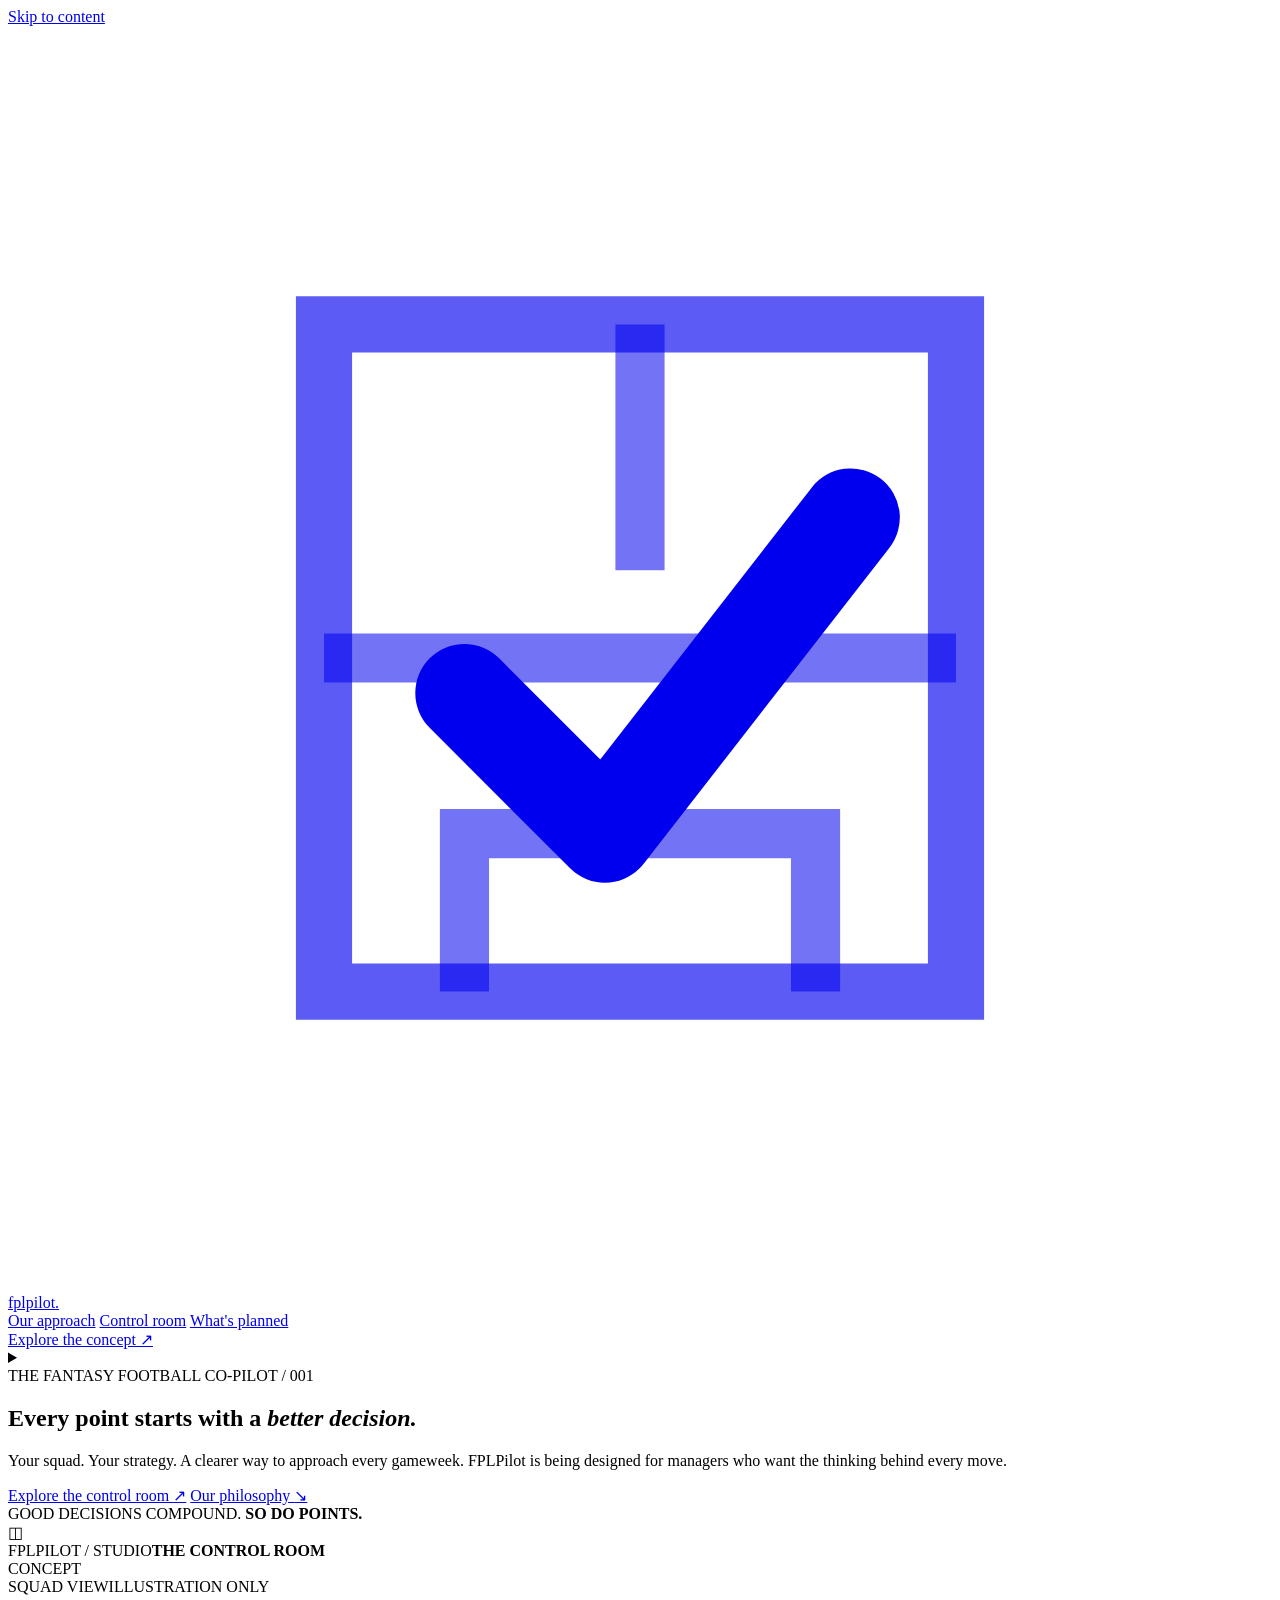
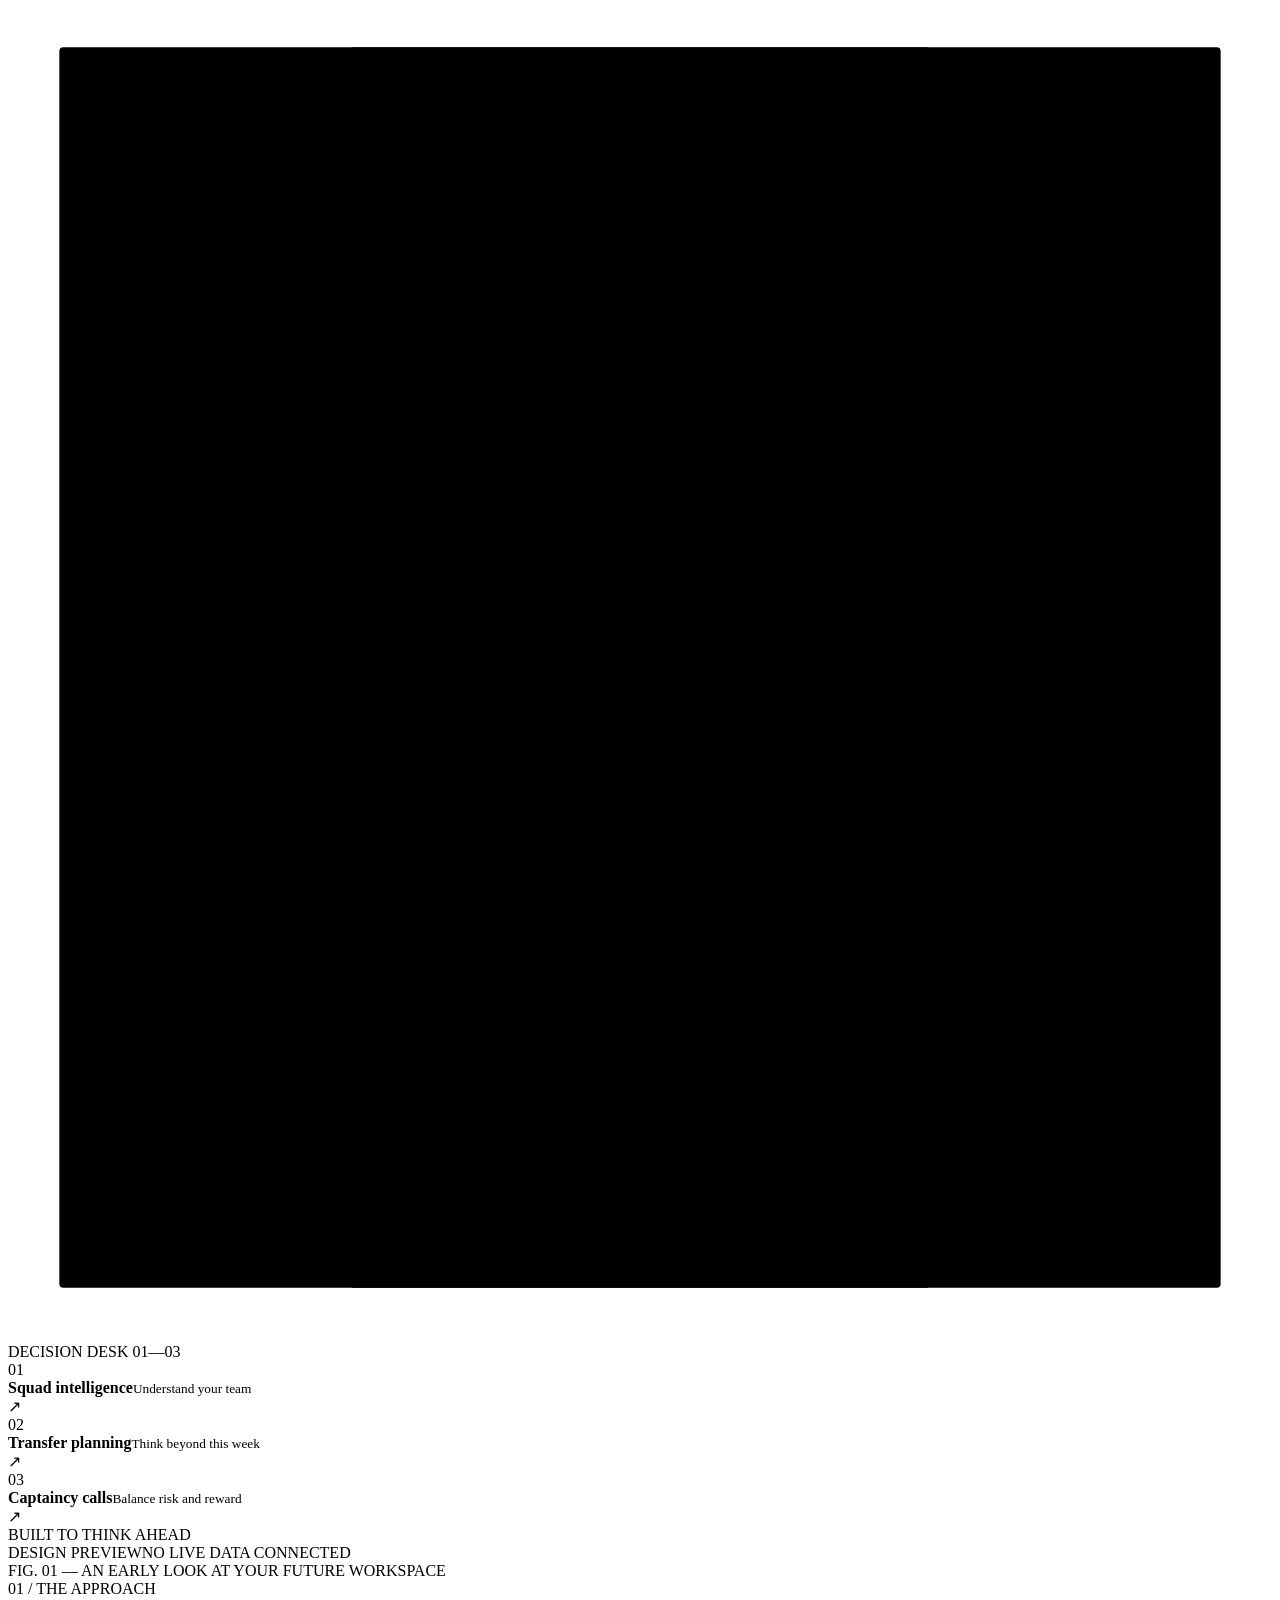
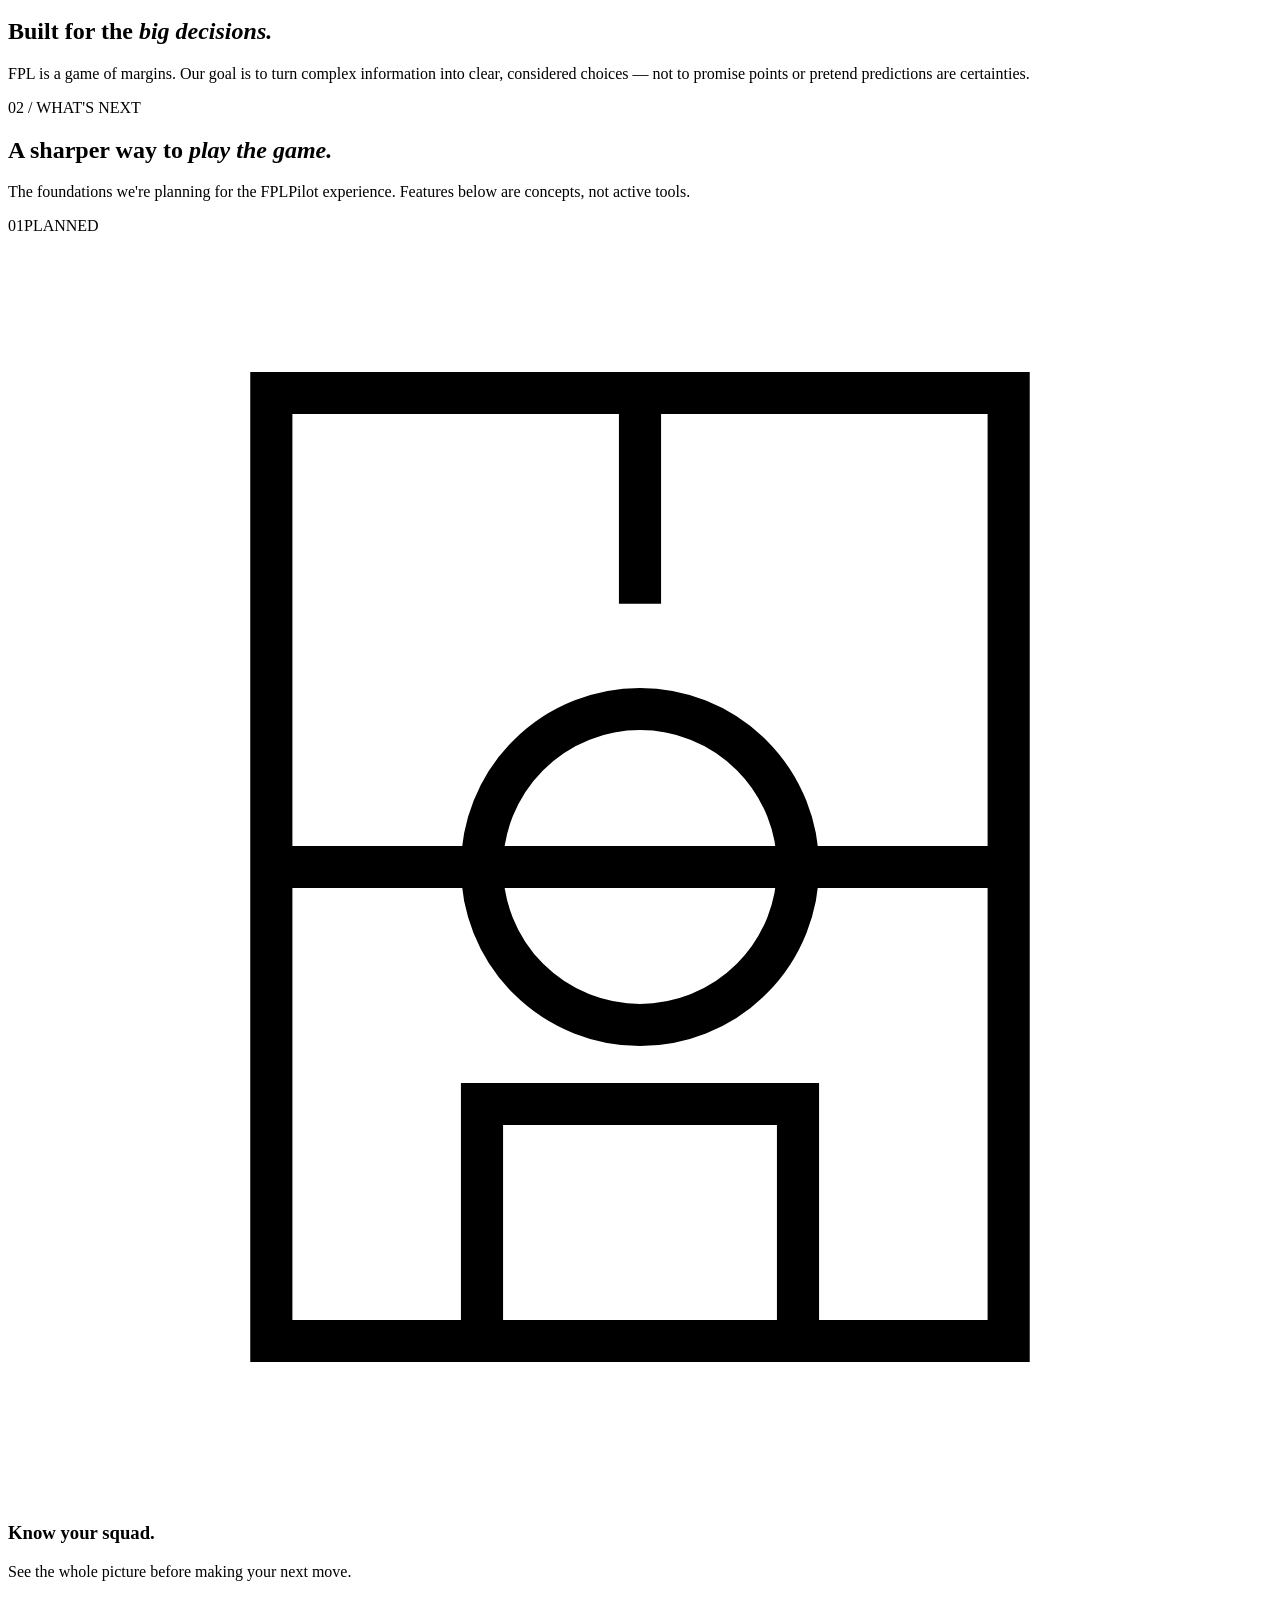
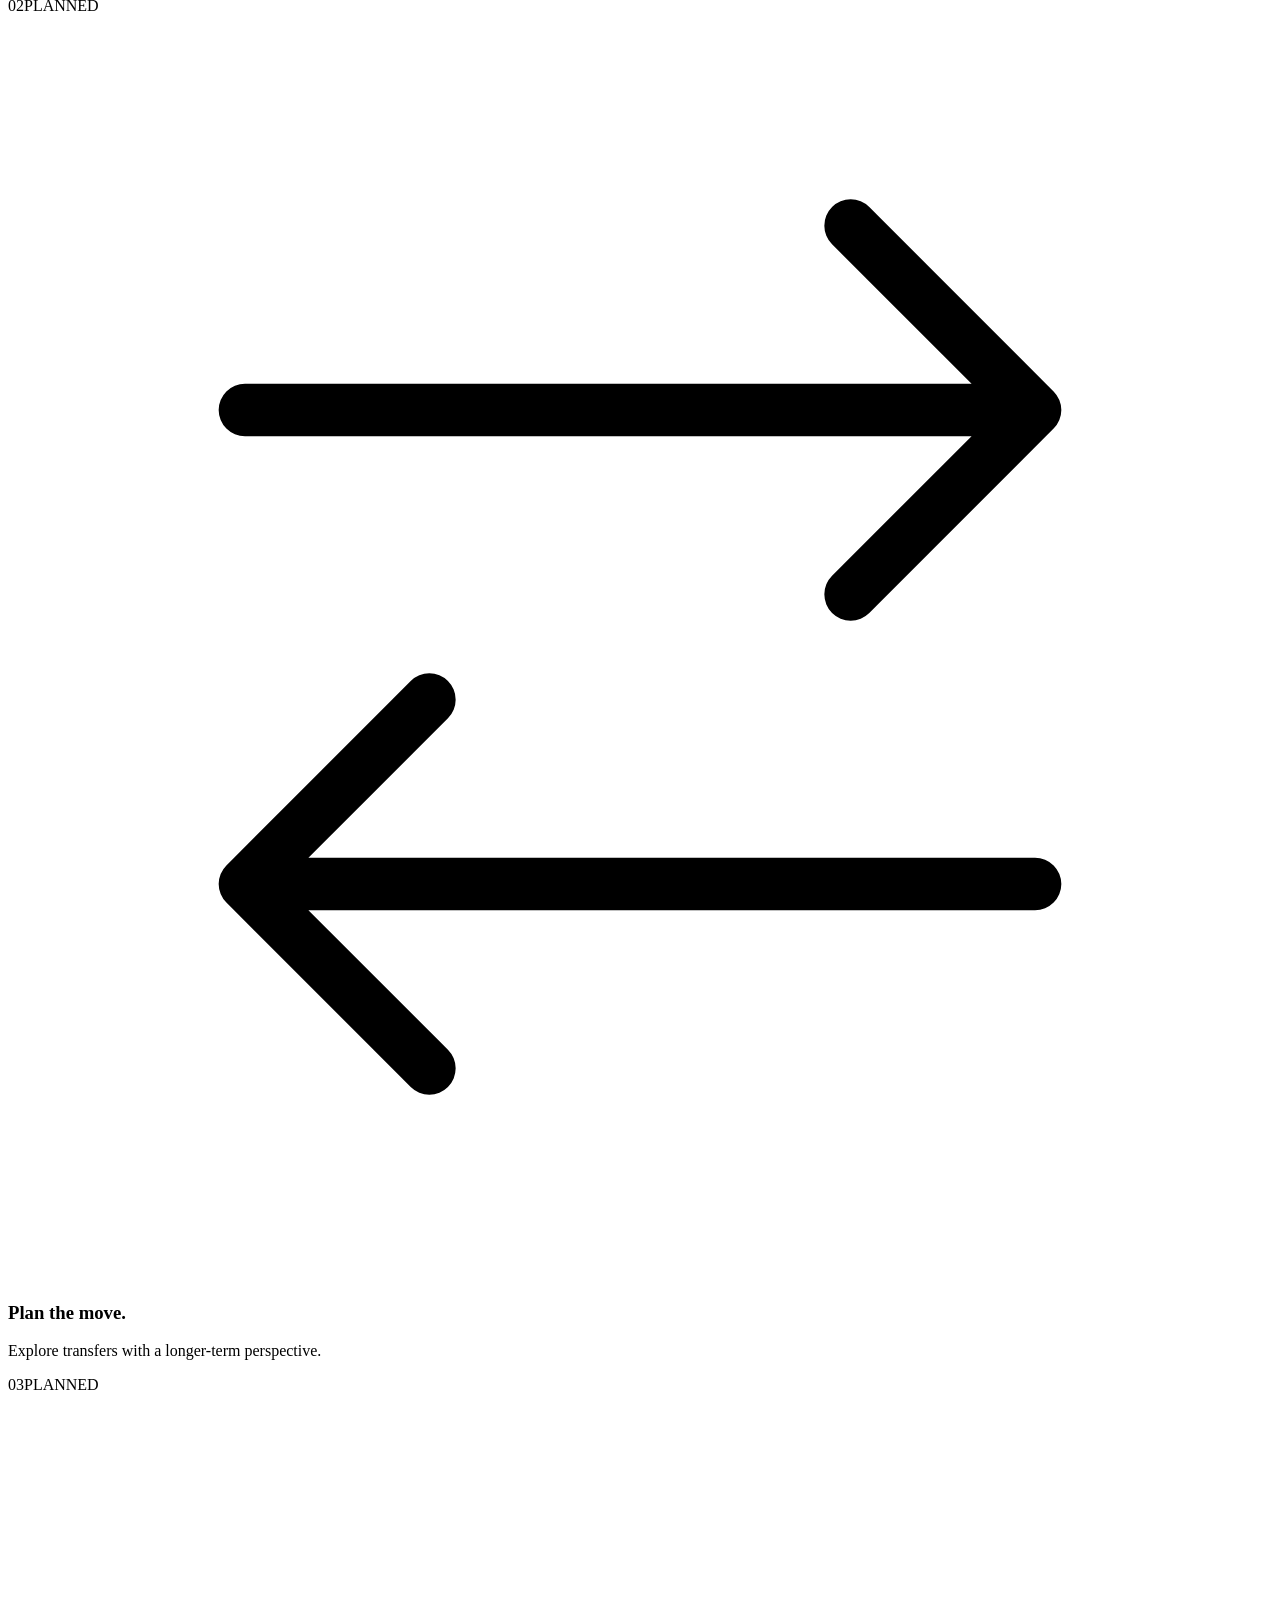
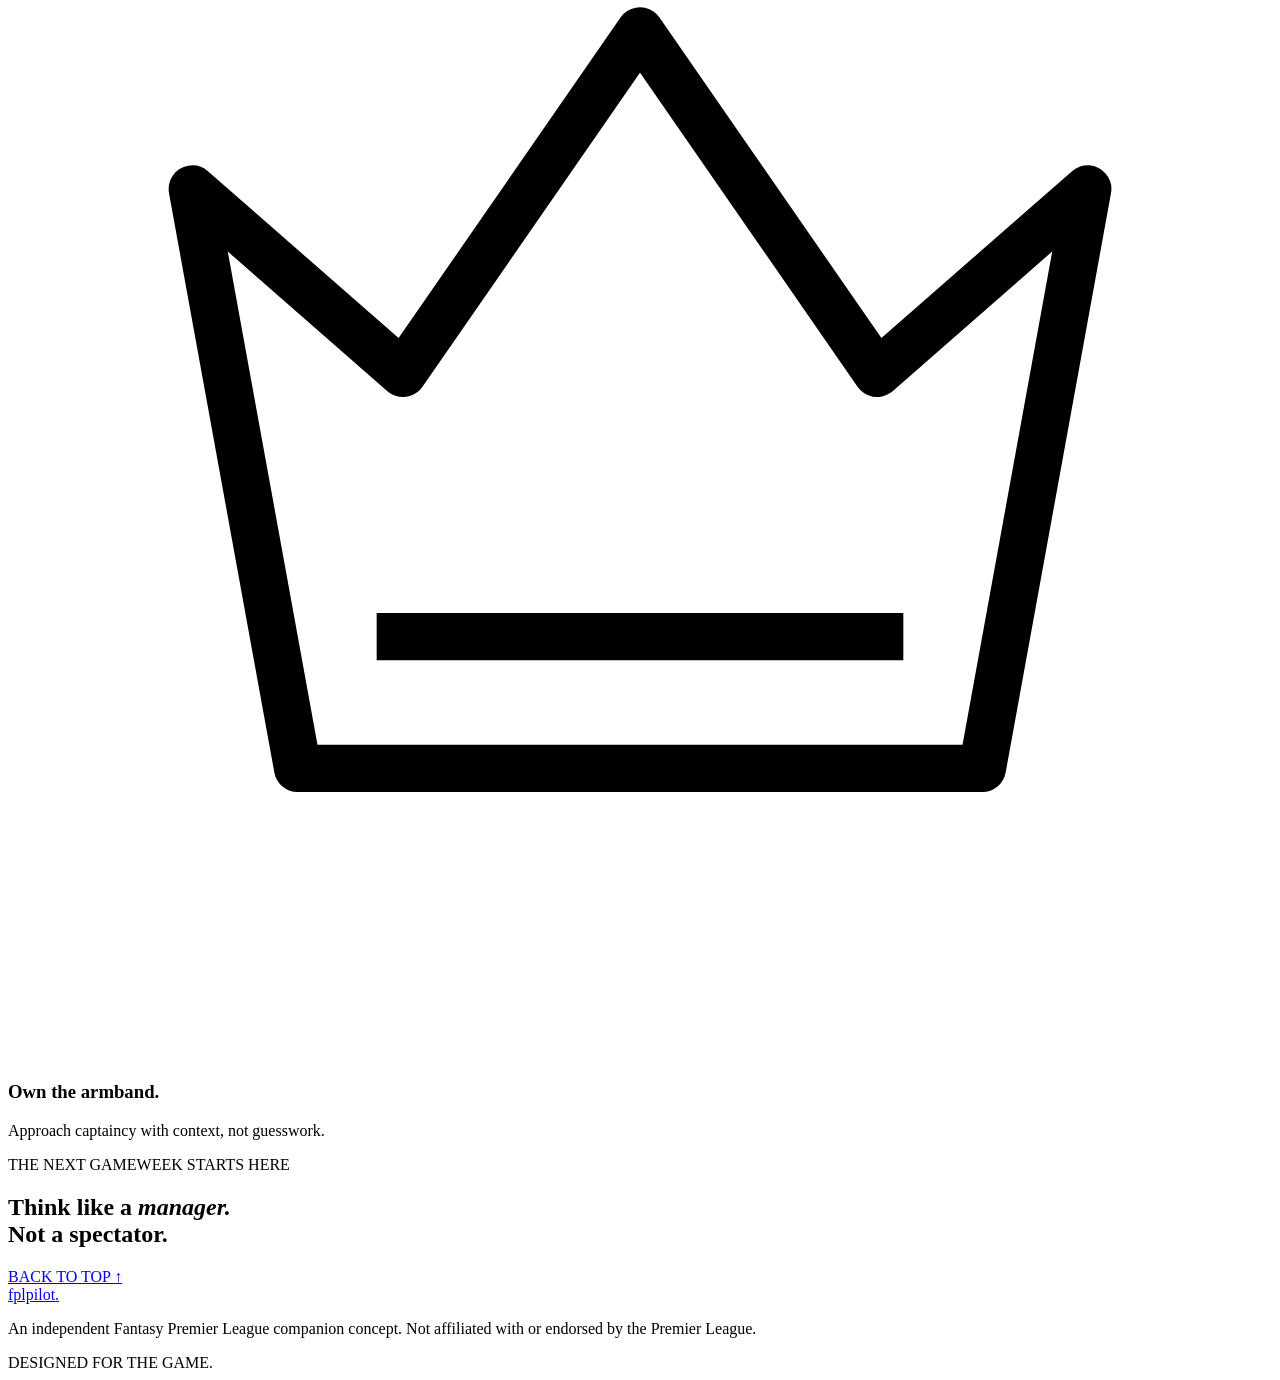
==== index.html @ 1a53b6be "feat: add Matchday Studio homepage structure" ====
<!doctype html>
<html lang="en">
<head>
  <meta charset="utf-8">
  <meta name="viewport" content="width=device-width, initial-scale=1, viewport-fit=cover">
  <meta name="theme-color" content="#101820">
  <meta name="description" content="FPLPilot — a thoughtfully designed home for smarter Fantasy Premier League decisions. Discover the future of your gameweek control room.">
  <title>FPLPilot — Every Point Starts With a Better Decision</title>
  <link rel="icon" href="favicon.svg" type="image/svg+xml">
  <link rel="stylesheet" href="styles.css">
</head>
<body>
  <a class="skip-link" href="#main">Skip to content</a>
  <div class="site-shell" id="top">
    <header class="site-header">
      <div class="container header-inner">
        <a class="brand" href="#top" aria-label="FPLPilot — back to top">
          <span class="brand-mark" aria-hidden="true">
            <svg viewBox="0 0 36 36" fill="none" focusable="false">
              <path d="M9 8.5h18v19H9z" stroke="currentColor" stroke-width="1.6" opacity=".64"/>
              <path d="M9 18h18M18 8.5v7M13 27.5v-4.5h10v4.5" stroke="currentColor" stroke-width="1.4" opacity=".55"/>
              <path d="m13 19 4 4 7-9" stroke="currentColor" stroke-width="2.8" stroke-linecap="round" stroke-linejoin="round"/>
            </svg>
          </span>
          <span class="brand-word">fplpilot<span class="brand-period">.</span></span>
        </a>

        <nav class="desktop-nav" aria-label="Main navigation">
          <a href="#about">Our approach</a>
          <a href="#workspace">Control room</a>
          <a href="#roadmap">What's planned</a>
        </nav>
        <a class="header-link" href="#workspace">Explore the concept <span aria-hidden="true">↗</span></a>

        <details class="mobile-nav">
          <summary aria-label="Open navigation menu">
            <span class="menu-lines" aria-hidden="true"><span></span><span></span></span>
          </summary>
          <nav class="mobile-nav-panel" aria-label="Mobile navigation">
            <a href="#about">Our approach</a>
            <a href="#workspace">Control room</a>
            <a href="#roadmap">What's planned</a>
          </nav>
        </details>
      </div>
    </header>

    <main id="main">
      <section class="hero container" aria-labelledby="hero-title">
        <div class="hero-copy">
          <div class="eyebrow"><span class="signal-dot" aria-hidden="true"></span> THE FANTASY FOOTBALL CO-PILOT <span class="eyebrow-index">/ 001</span></div>
          <h1 id="hero-title">Every point starts with a <em>better decision<span class="heading-stop">.</span></em></h1>
          <p class="hero-description">Your squad. Your strategy. A clearer way to approach every gameweek. FPLPilot is being designed for managers who want the thinking behind every move.</p>
          <div class="hero-actions">
            <a class="button button-primary" href="#workspace">Explore the control room <span aria-hidden="true">↗</span></a>
            <a class="text-link" href="#about">Our philosophy <span aria-hidden="true">↘</span></a>
          </div>
          <div class="hero-footnote"><span class="hero-footnote-line" aria-hidden="true"></span><span>GOOD DECISIONS COMPOUND. <strong>SO DO POINTS.</strong></span></div>
        </div>

        <div class="hero-visual" id="workspace">
          <div class="visual-orbit orbit-one" aria-hidden="true"></div>
          <div class="visual-orbit orbit-two" aria-hidden="true"></div>
          <div class="studio-card">
            <div class="studio-topline">
              <div class="studio-title-group">
                <span class="studio-symbol" aria-hidden="true">◫</span>
                <div><span class="studio-kicker">FPLPILOT / STUDIO</span><strong>THE CONTROL ROOM</strong></div>
              </div>
              <span class="preview-tag"><span aria-hidden="true"></span> CONCEPT</span>
            </div>

            <div class="studio-content">
              <div class="pitch-panel">
                <div class="panel-heading"><span>SQUAD VIEW</span><span class="panel-subheading">ILLUSTRATION ONLY</span></div>
                <div class="pitch" aria-label="Abstract football pitch showing placeholder player positions">
                  <svg class="pitch-lines" viewBox="0 0 320 340" preserveAspectRatio="none" aria-hidden="true" focusable="false">
                    <rect x="13" y="13" width="294" height="314" rx="1" />
                    <path d="M13 170h294" />
                    <circle cx="160" cy="170" r="48"/>
                    <circle cx="160" cy="170" r="2" fill="currentColor" stroke="none"/>
                    <path d="M87 13v55h146V13M120 13v24h80V13M87 327v-55h146v55M120 327v-24h80v24"/>
                    <path d="M127 68a44 44 0 0 0 66 0M127 272a44 44 0 0 1 66 0"/>
                  </svg>
                  <div class="formation" aria-hidden="true">
                    <div class="formation-row"><i></i><i></i><i></i></div>
                    <div class="formation-row"><i></i><i></i><i></i></div>
                    <div class="formation-row"><i></i><i></i><i></i><i></i></div>
                    <div class="formation-row goalkeeper"><i></i></div>
                  </div>
                </div>
              </div>
              <div class="decision-panel">
                <span class="panel-heading">DECISION DESK <span>01—03</span></span>
                <div class="decision-item"><span class="decision-number">01</span><div><strong>Squad intelligence</strong><small>Understand your team</small></div><span class="decision-arrow" aria-hidden="true">↗</span></div>
                <div class="decision-item"><span class="decision-number">02</span><div><strong>Transfer planning</strong><small>Think beyond this week</small></div><span class="decision-arrow" aria-hidden="true">↗</span></div>
                <div class="decision-item"><span class="decision-number">03</span><div><strong>Captaincy calls</strong><small>Balance risk and reward</small></div><span class="decision-arrow" aria-hidden="true">↗</span></div>
                <div class="decision-bottom"><span class="tiny-square" aria-hidden="true"></span> BUILT TO THINK AHEAD</div>
              </div>
            </div>
            <div class="studio-footer"><span><span class="footer-status" aria-hidden="true"></span> DESIGN PREVIEW</span><span>NO LIVE DATA CONNECTED</span></div>
          </div>
          <span class="visual-caption">FIG. 01 <span>—</span> AN EARLY LOOK AT YOUR FUTURE WORKSPACE</span>
        </div>
      </section>

      <section class="principles-band" id="about" aria-labelledby="principles-title">
        <div class="container principles-inner">
          <div class="band-heading"><span class="section-index">01 / THE APPROACH</span><h2 id="principles-title">Built for the <em>big decisions.</em></h2></div>
          <div class="band-body"><p>FPL is a game of margins. Our goal is to turn complex information into clear, considered choices — not to promise points or pretend predictions are certainties.</p><span class="band-rule" aria-hidden="true"></span></div>
        </div>
      </section>

      <section class="roadmap-section container" id="roadmap" aria-labelledby="roadmap-title">
        <div class="section-heading">
          <div><span class="section-index">02 / WHAT'S NEXT</span><h2 id="roadmap-title">A sharper way to <em>play the game.</em></h2></div>
          <p>The foundations we're planning for the FPLPilot experience. Features below are concepts, not active tools.</p>
        </div>
        <div class="feature-grid">
          <article class="feature-card">
            <div class="feature-top"><span class="feature-number">01</span><span class="feature-state">PLANNED</span></div>
            <div class="feature-icon" aria-hidden="true">
              <svg viewBox="0 0 48 48" fill="none"><path d="M10 6h28v36H10zM10 24h28M24 6v8M18 42v-9h12v9" stroke="currentColor" stroke-width="1.6"/><circle cx="24" cy="24" r="6" stroke="currentColor" stroke-width="1.6"/></svg>
            </div>
            <div><h3>Know your squad.</h3><p>See the whole picture before making your next move.</p></div>
          </article>
          <article class="feature-card">
            <div class="feature-top"><span class="feature-number">02</span><span class="feature-state">PLANNED</span></div>
            <div class="feature-icon" aria-hidden="true">
              <svg viewBox="0 0 48 48" fill="none"><path d="M9 15h30M32 8l7 7-7 7M39 33H9m7-7-7 7 7 7" stroke="currentColor" stroke-width="2" stroke-linecap="round" stroke-linejoin="round"/></svg>
            </div>
            <div><h3>Plan the move.</h3><p>Explore transfers with a longer-term perspective.</p></div>
          </article>
          <article class="feature-card">
            <div class="feature-top"><span class="feature-number">03</span><span class="feature-state">PLANNED</span></div>
            <div class="feature-icon" aria-hidden="true">
              <svg viewBox="0 0 48 48" fill="none"><path d="m7 15 8 7 9-13 9 13 8-7-4 22H11L7 15Z" stroke="currentColor" stroke-width="1.8" stroke-linejoin="round"/><path d="M14 32h20" stroke="currentColor" stroke-width="1.8"/></svg>
            </div>
            <div><h3>Own the armband.</h3><p>Approach captaincy with context, not guesswork.</p></div>
          </article>
        </div>
      </section>

      <section class="closing-section">
        <div class="container closing-inner">
          <span class="section-index">THE NEXT GAMEWEEK STARTS HERE</span>
          <h2>Think like a <em>manager.</em><br>Not a spectator.</h2>
          <a class="closing-link" href="#top">BACK TO TOP <span aria-hidden="true">↑</span></a>
        </div>
      </section>
    </main>

    <footer class="site-footer">
      <div class="container footer-inner">
        <a class="brand brand-small" href="#top" aria-label="FPLPilot — back to top"><span class="brand-word">fplpilot<span class="brand-period">.</span></span></a>
        <p>An independent Fantasy Premier League companion concept. Not affiliated with or endorsed by the Premier League.</p>
        <span>DESIGNED FOR THE GAME.</span>
      </div>
    </footer>
  </div>
</body>
</html>
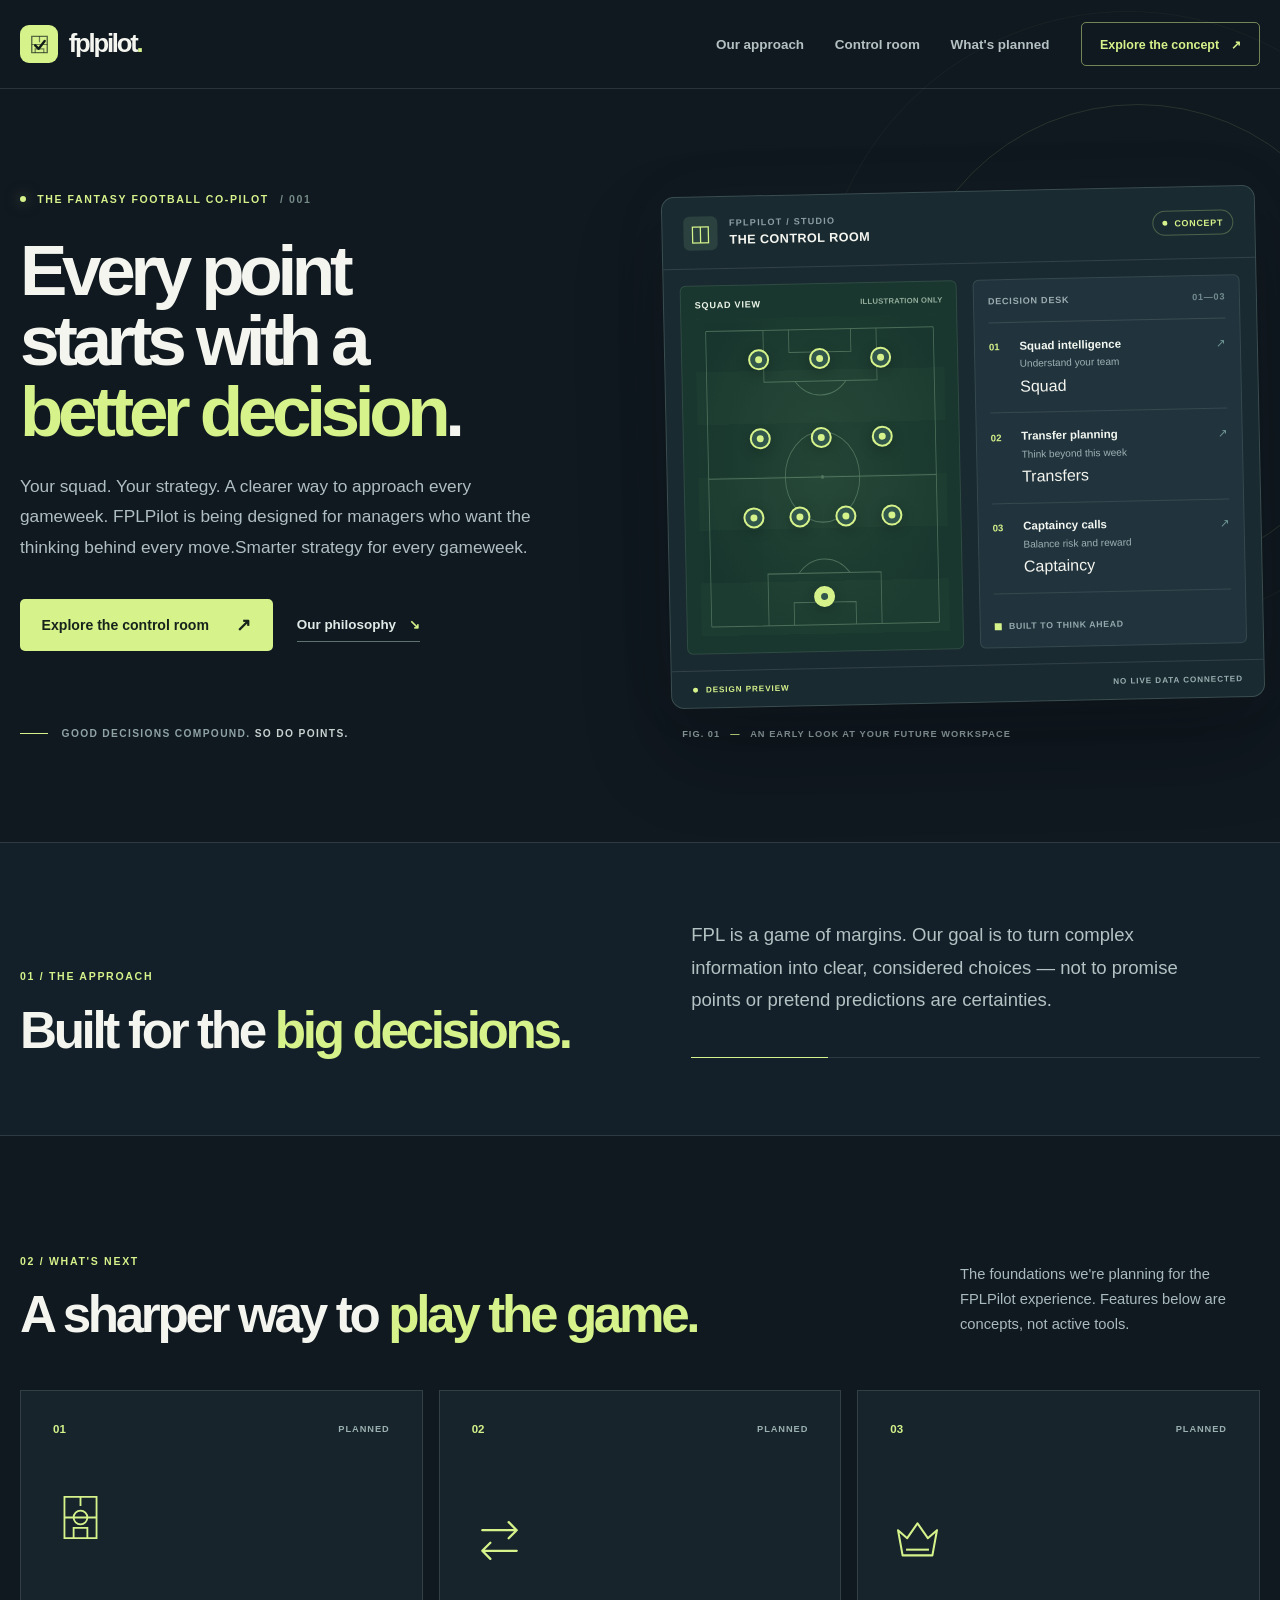
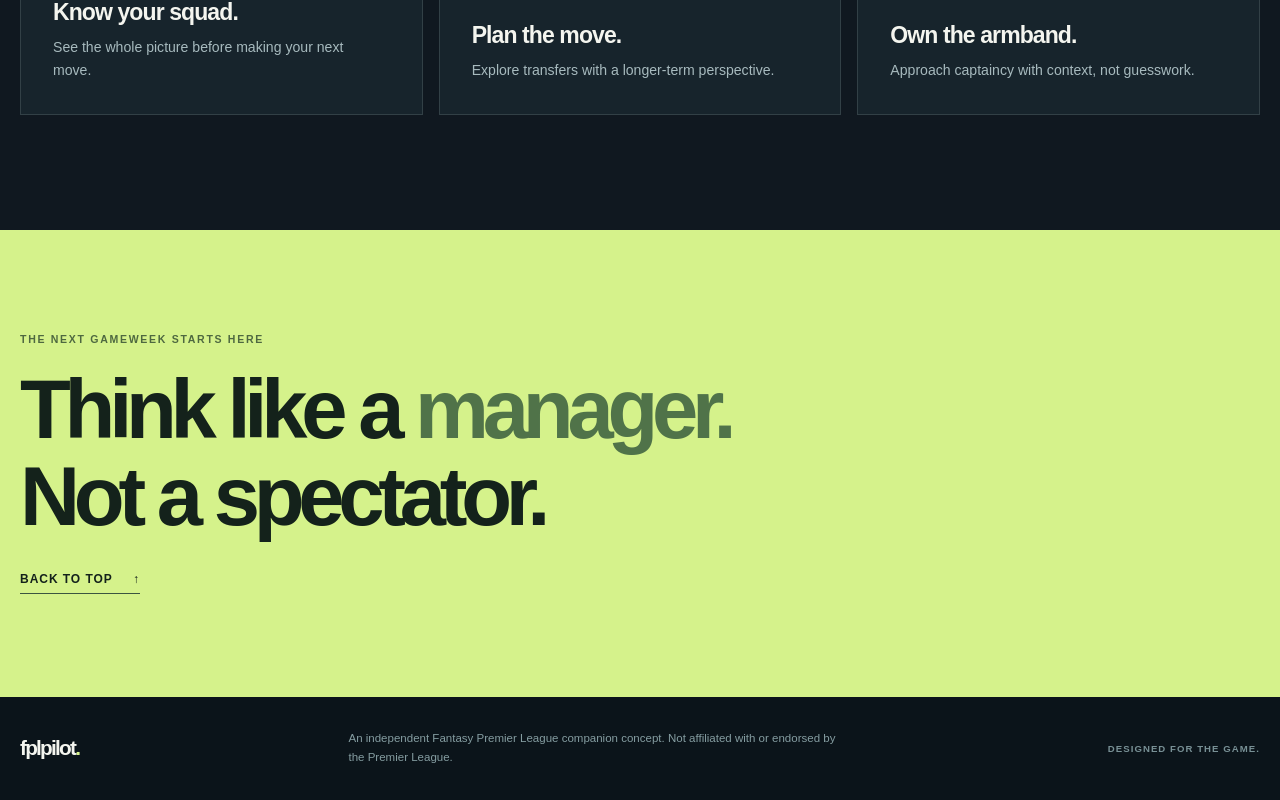
==== commit 14acae05: "refine: add compact mobile hero copy and control room card labels" ====
--- a/index.html
+++ b/index.html
@@ -50,7 +50,7 @@
         <div class="hero-copy">
           <div class="eyebrow"><span class="signal-dot" aria-hidden="true"></span> THE FANTASY FOOTBALL CO-PILOT <span class="eyebrow-index">/ 001</span></div>
           <h1 id="hero-title">Every point starts with a <em>better decision<span class="heading-stop">.</span></em></h1>
-          <p class="hero-description">Your squad. Your strategy. A clearer way to approach every gameweek. FPLPilot is being designed for managers who want the thinking behind every move.</p>
+          <p class="hero-description"><span class="hero-description-full">Your squad. Your strategy. A clearer way to approach every gameweek. FPLPilot is being designed for managers who want the thinking behind every move.</span><span class="hero-description-compact">Smarter strategy for every gameweek.</span></p>
           <div class="hero-actions">
             <a class="button button-primary" href="#workspace">Explore the control room <span aria-hidden="true">↗</span></a>
             <a class="text-link" href="#about">Our philosophy <span aria-hidden="true">↘</span></a>
@@ -92,9 +92,9 @@
               </div>
               <div class="decision-panel">
                 <span class="panel-heading">DECISION DESK <span>01—03</span></span>
-                <div class="decision-item"><span class="decision-number">01</span><div><strong>Squad intelligence</strong><small>Understand your team</small></div><span class="decision-arrow" aria-hidden="true">↗</span></div>
-                <div class="decision-item"><span class="decision-number">02</span><div><strong>Transfer planning</strong><small>Think beyond this week</small></div><span class="decision-arrow" aria-hidden="true">↗</span></div>
-                <div class="decision-item"><span class="decision-number">03</span><div><strong>Captaincy calls</strong><small>Balance risk and reward</small></div><span class="decision-arrow" aria-hidden="true">↗</span></div>
+                <div class="decision-item"><span class="decision-number">01</span><span class="mobile-decision-icon" aria-hidden="true"><svg viewBox="0 0 32 32" fill="none" focusable="false"><path d="M7 4h18v24H7zM7 16h18M16 4v6M12 28v-6h8v6" stroke="currentColor" stroke-width="1.8" stroke-linecap="round"/><circle cx="16" cy="16" r="3.5" stroke="currentColor" stroke-width="1.8"/></svg></span><div><strong>Squad intelligence</strong><small>Understand your team</small><span class="mobile-label">Squad</span></div><span class="decision-arrow" aria-hidden="true">↗</span></div>
+                <div class="decision-item"><span class="decision-number">02</span><span class="mobile-decision-icon" aria-hidden="true"><svg viewBox="0 0 32 32" fill="none" focusable="false"><path d="M6 11h20m-6-6 6 6-6 6M26 21H6m6-6-6 6 6 6" stroke="currentColor" stroke-width="2" stroke-linejoin="round" stroke-linecap="round"/></svg></span><div><strong>Transfer planning</strong><small>Think beyond this week</small><span class="mobile-label">Transfers</span></div><span class="decision-arrow" aria-hidden="true">↗</span></div>
+                <div class="decision-item"><span class="decision-number">03</span><span class="mobile-decision-icon" aria-hidden="true"><svg viewBox="0 0 32 32" fill="none" focusable="false"><path d="m4 11 6 5 6-10 6 10 6-5-3.5 15h-17L4 11Zm6 11h12" stroke="currentColor" stroke-width="1.8" stroke-linejoin="round" stroke-linecap="round"/></svg></span><div><strong>Captaincy calls</strong><small>Balance risk and reward</small><span class="mobile-label">Captaincy</span></div><span class="decision-arrow" aria-hidden="true">↗</span></div>
                 <div class="decision-bottom"><span class="tiny-square" aria-hidden="true"></span> BUILT TO THINK AHEAD</div>
               </div>
             </div>
--- a/styles.css
+++ b/styles.css
@@ -0,0 +1,219 @@
+/* FPLPilot — Matchday Studio / homepage foundation */
+:root {
+  color-scheme: dark;
+  --bg: #101820;
+  --bg-deep: #0d151b;
+  --surface: #18262e;
+  --surface-raised: #20313a;
+  --ink: #f4f5ef;
+  --muted: #afbec1;
+  --muted-soft: #819398;
+  --accent: #d5f28b;
+  --border: rgba(215, 233, 229, 0.13);
+  --font: -apple-system, BlinkMacSystemFont, "Segoe UI", "Helvetica Neue", Arial, sans-serif;
+}
+
+*, *::before, *::after { box-sizing: border-box; }
+html { scroll-behavior: smooth; scroll-padding-top: 5rem; }
+body { margin: 0; min-width: 320px; color: var(--ink); background: var(--bg); font-family: var(--font); -webkit-font-smoothing: antialiased; }
+a { color: inherit; text-decoration: none; }
+svg { display: block; max-width: 100%; }
+button, a, summary { -webkit-tap-highlight-color: transparent; }
+a:focus-visible, summary:focus-visible { outline: 3px solid var(--accent); outline-offset: 5px; border-radius: 3px; }
+::selection { color: #111e1b; background: var(--accent); }
+.site-shell { overflow: hidden; }
+.container { width: min(100% - 2.5rem, 1392px); margin-inline: auto; }
+.skip-link { position: fixed; left: 1rem; top: -10rem; z-index: 999; padding: .8rem 1rem; background: var(--accent); color: var(--bg); font-weight: 700; }
+.skip-link:focus { top: 1rem; }
+
+/* Header */
+.site-header { position: relative; z-index: 20; border-bottom: 1px solid var(--border); }
+.header-inner { min-height: 88px; display: flex; align-items: center; gap: 2rem; }
+.brand { display: inline-flex; flex-shrink: 0; align-items: center; gap: .67rem; }
+.brand-mark { display: grid; width: 38px; height: 38px; place-items: center; border-radius: 9px; color: #111b17; background: var(--accent); }
+.brand-mark svg { width: 31px; height: 31px; }
+.brand-word { font-size: 1.6rem; font-weight: 790; letter-spacing: -.085em; line-height: 1; }
+.brand-period { color: var(--accent); }
+.desktop-nav { display: flex; align-items: center; gap: clamp(1.3rem, 2.4vw, 2.7rem); margin-left: auto; }
+.desktop-nav a { color: #b4c1c2; font-size: .84rem; font-weight: 550; transition: color .2s; }
+.desktop-nav a:hover { color: var(--ink); }
+.header-link { white-space: nowrap; border: 1px solid rgba(213,242,139,.5); border-radius: 5px; padding: .87rem 1.1rem; color: var(--accent); font-size: .78rem; font-weight: 720; transition: background .2s, color .2s; }
+.header-link:hover { background: var(--accent); color: var(--bg); }
+.header-link span { margin-left: .55rem; }
+.mobile-nav { display: none; }
+
+/* Hero */
+.hero { display: grid; grid-template-columns: minmax(0,1fr) minmax(0,1.02fr); align-items: center; gap: clamp(2.5rem, 5vw, 6.2rem); padding-block: clamp(5rem, 8vw, 9rem) clamp(5rem, 8vw, 8rem); }
+.hero-copy { min-width: 0; }
+.eyebrow { display: flex; align-items: center; gap: .7rem; color: var(--accent); font-size: .66rem; font-weight: 780; letter-spacing: .15em; line-height: 1.4; }
+.signal-dot { width: 6px; height: 6px; flex-shrink: 0; background: var(--accent); border-radius: 50%; box-shadow: 0 0 15px rgba(213,242,139,.5); }
+.eyebrow-index { color: #758b87; }
+.hero h1 { max-width: 760px; margin: 1.8rem 0 1.45rem; font-size: clamp(3.4rem, 5.55vw, 6.3rem); line-height: .995; font-weight: 790; letter-spacing: -.075em; text-wrap: balance; }
+.hero h1 em, .section-heading h2 em, .band-heading h2 em, .closing-inner h2 em { color: var(--accent); font-style: normal; }
+.heading-stop { color: var(--ink); }
+.hero-description { max-width: 530px; margin: 0; font-size: clamp(1rem, 1.35vw, 1.12rem); line-height: 1.76; color: var(--muted); }
+.hero-actions { display: flex; flex-wrap: wrap; align-items: center; gap: 1.5rem; margin-top: 2.3rem; }
+.button { display: inline-flex; align-items: center; justify-content: center; gap: 1.7rem; min-height: 52px; padding: .9rem 1.35rem; border-radius: 5px; font-size: .88rem; font-weight: 760; transition: background .2s, transform .2s; }
+.button:hover { transform: translateY(-2px); }
+.button-primary { background: var(--accent); color: #16231b; }
+.button-primary:hover { background: #e6ffa6; }
+.button span { font-size: 1.12rem; }
+.text-link { padding-block: .6rem; font-size: .84rem; font-weight: 700; color: #dfe9e5; border-bottom: 1px solid #5e736f; }
+.text-link:hover { color: var(--accent); border-color: var(--accent); }
+.text-link span { margin-left: .55rem; color: var(--accent); }
+.hero-footnote { display: flex; align-items: center; gap: .85rem; margin-top: clamp(3.4rem, 6vw, 5.7rem); color: #8fa3a4; font-size: .64rem; letter-spacing: .13em; font-weight: 600; }
+.hero-footnote strong { color: #c6d2cf; font-weight: 750; }
+.hero-footnote-line { height: 1px; width: 28px; background: var(--accent); }
+
+/* Studio concept visual */
+.hero-visual { min-width: 0; position: relative; isolation: isolate; scroll-margin-top: 2rem; }
+.visual-orbit { pointer-events: none; position: absolute; z-index: -1; border: 1px solid rgba(213,242,139,.12); border-radius: 50%; }
+.orbit-one { width: 470px; height: 470px; right: -19%; top: -16%; }
+.orbit-two { width: 620px; height: 620px; right: -30%; top: -33%; border-color: rgba(213,242,139,.045); }
+.studio-card { overflow: hidden; border: 1px solid rgba(187,218,206,.2); border-radius: 13px; background: #1a2a31; box-shadow: 0 42px 85px rgba(0,0,0,.26), 0 0 70px rgba(115,167,122,.04); transform: rotate(-1.2deg); }
+.studio-topline { min-height: 72px; display: flex; align-items: center; justify-content: space-between; gap: .7rem; padding: 1rem 1.3rem; border-bottom: 1px solid rgba(217,239,231,.12); }
+.studio-title-group { display: flex; align-items: center; gap: .75rem; min-width: 0; }
+.studio-symbol { display: grid; place-items: center; width: 34px; height: 34px; border-radius: 6px; background: #2b413f; color: var(--accent); font-size: 1.4rem; }
+.studio-title-group div { display: flex; flex-direction: column; gap: .3rem; }
+.studio-kicker { color: #8b9fa4; font-size: .57rem; font-weight: 650; letter-spacing: .13em; }
+.studio-title-group strong { font-size: .79rem; font-weight: 790; letter-spacing: .035em; }
+.preview-tag { display: inline-flex; align-items: center; gap: .45rem; border: 1px solid rgba(213,242,139,.28); border-radius: 99px; padding: .4rem .58rem; color: var(--accent); font-size: .56rem; font-weight: 760; letter-spacing: .08em; }
+.preview-tag span { width: 5px; height: 5px; border-radius: 50%; background: var(--accent); }
+.studio-content { display: grid; grid-template-columns: minmax(0, 1.02fr) minmax(0, .98fr); gap: 1rem; padding: 1rem; }
+.pitch-panel { display: flex; flex-direction: column; min-width: 0; padding: .86rem; border: 1px solid rgba(218,244,225,.11); border-radius: 6px; background: #19372e; }
+.panel-heading { display: flex; justify-content: space-between; align-items: center; gap: .4rem; color: #edf5e9; font-size: .57rem; font-weight: 800; letter-spacing: .08em; white-space: nowrap; }
+.panel-subheading { color: #94ae9e; font-size: .48rem; font-weight: 590; letter-spacing: .03em; }
+.pitch { position: relative; min-height: 320px; flex: 1; margin-top: .6rem; background: radial-gradient(ellipse at 50% 45%, rgba(94,148,95,.15), transparent 75%), repeating-linear-gradient(180deg, transparent 0, transparent 16.5%, rgba(116,171,115,.045) 16.5%, rgba(116,171,115,.045) 33%); }
+.pitch-lines { position: absolute; inset: 0; width: 100%; height: 100%; color: #9ac5a0; fill: none; stroke: currentColor; stroke-width: 1.1; opacity: .37; }
+.formation { position: absolute; inset: 8% 13%; display: flex; flex-direction: column; justify-content: space-between; padding: 2% 0; }
+.formation-row { display: flex; justify-content: space-around; align-items: center; width: 100%; }
+.formation-row i { position: relative; display: block; width: 21px; height: 21px; border: 2px solid #d5f28b; background: #31564b; border-radius: 50%; box-shadow: 0 3px 13px rgba(0,0,0,.22); }
+.formation-row i::after { content: ""; position: absolute; inset: 5px; border-radius: 50%; background: var(--accent); }
+.formation-row.goalkeeper i { background: #d5f28b; }
+.formation-row.goalkeeper i::after { background: #31564b; }
+.decision-panel { display: flex; flex-direction: column; min-width: 0; border: 1px solid rgba(218,244,225,.11); border-radius: 6px; padding: 1rem .85rem; background: #21333c; }
+.decision-panel .panel-heading { color: #9cadb1; padding-bottom: 1rem; border-bottom: 1px solid rgba(238,247,238,.12); }
+.decision-panel .panel-heading span { color: #738c92; }
+.decision-item { display: flex; align-items: flex-start; gap: .62rem; border-bottom: 1px solid rgba(238,247,238,.1); padding: 1.04rem 0; min-width: 0; }
+.decision-number { color: var(--accent); font-size: .6rem; font-weight: 800; padding-top: .1rem; }
+.decision-item div { display: flex; flex-direction: column; gap: .36rem; min-width: 0; flex: 1; }
+.decision-item strong { color: #f2f7f1; font-size: .72rem; font-weight: 740; }
+.decision-item small { color: #9db1b5; font-size: .63rem; line-height: 1.45; }
+.decision-arrow { color: #6e9694; font-size: .72rem; }
+.decision-bottom { display: flex; align-items: center; gap: .45rem; margin-top: auto; padding-top: 1.2rem; color: #92a9ad; font-size: .55rem; font-weight: 660; letter-spacing: .07em; }
+.tiny-square { width: 7px; height: 7px; background: var(--accent); }
+.studio-footer { display: flex; align-items: center; justify-content: space-between; gap: .7rem; border-top: 1px solid rgba(217,239,231,.12); padding: .85rem 1.3rem; font-size: .51rem; font-weight: 700; letter-spacing: .11em; color: #99afb0; }
+.studio-footer > span:first-child { display: flex; align-items: center; gap: .5rem; color: var(--accent); }
+.footer-status { width: 5px; height: 5px; border-radius: 50%; background: var(--accent); }
+.visual-caption { display: block; margin: 1.6rem 0 0 1rem; color: #91a2a5; font-size: .58rem; font-weight: 690; letter-spacing: .11em; }
+.visual-caption span { color: var(--accent); margin-inline: .4rem; }
+
+/* Editorial band */
+.principles-band { border-top: 1px solid var(--border); border-bottom: 1px solid var(--border); background: #142029; }
+.principles-inner { display: grid; grid-template-columns: 1fr 1fr; gap: clamp(3rem, 8vw, 9rem); align-items: end; padding-block: clamp(4rem, 6vw, 6.5rem); }
+.section-index { display: inline-block; color: var(--accent); font-size: .66rem; font-weight: 800; letter-spacing: .16em; }
+.band-heading h2, .section-heading h2 { margin: 1.2rem 0 0; font-size: clamp(2.5rem, 4vw, 4.8rem); line-height: 1.06; letter-spacing: -.065em; font-weight: 780; text-wrap: balance; }
+.band-body p { margin: 0 0 2.5rem; color: #b3c3c4; font-size: clamp(1rem, 1.45vw, 1.22rem); line-height: 1.75; max-width: 530px; }
+.band-rule { display: block; height: 1px; width: 100%; background: linear-gradient(90deg, var(--accent) 0 24%, var(--border) 24% 100%); }
+
+/* Roadmap previews */
+.roadmap-section { padding-block: clamp(5.5rem, 9vw, 9rem); }
+.section-heading { display: flex; align-items: end; justify-content: space-between; gap: 3rem; margin-bottom: 3rem; }
+.section-heading > div { max-width: 760px; }
+.section-heading p { margin: 0 0 .35rem; color: #a9bbbe; line-height: 1.7; max-width: 300px; font-size: .92rem; }
+.feature-grid { display: grid; grid-template-columns: repeat(3, minmax(0, 1fr)); gap: 1rem; }
+.feature-card { display: flex; flex-direction: column; justify-content: space-between; gap: 3.4rem; min-height: 300px; padding: clamp(1.4rem, 2.5vw, 2.35rem); border: 1px solid rgba(211,231,225,.14); background: #17242c; transition: background .2s, border-color .2s; }
+.feature-card:hover { background: #1b2b32; border-color: rgba(213,242,139,.36); }
+.feature-top { display: flex; align-items: center; justify-content: space-between; gap: .5rem; }
+.feature-number { color: var(--accent); font-size: .72rem; font-weight: 800; }
+.feature-state { color: #9bb0b0; font-size: .58rem; font-weight: 700; letter-spacing: .1em; }
+.feature-icon { width: 55px; height: 55px; color: var(--accent); margin-top: auto; }
+.feature-icon svg { width: 100%; height: 100%; }
+.feature-card h3 { margin: 0 0 .6rem; font-size: clamp(1.25rem, 1.8vw, 1.62rem); font-weight: 740; letter-spacing: -.04em; }
+.feature-card p { margin: 0; max-width: 330px; font-size: .88rem; line-height: 1.65; color: #a7babe; }
+
+/* Closing + footer */
+.closing-section { background: var(--accent); color: #14221b; }
+.closing-inner { position: relative; display: flex; flex-direction: column; align-items: flex-start; padding-block: clamp(4.5rem, 8vw, 8rem); }
+.closing-inner .section-index { color: #4e6840; }
+.closing-inner h2 { margin: 1.4rem 0 2rem; font-size: clamp(3rem, 6.5vw, 7.5rem); line-height: 1.04; font-weight: 790; letter-spacing: -.075em; }
+.closing-inner h2 em { color: #507349; }
+.closing-link { border-bottom: 1px solid #3b5540; padding-bottom: .45rem; font-size: .75rem; font-weight: 760; letter-spacing: .08em; }
+.closing-link span { margin-left: 1rem; }
+.site-footer { background: #0b141a; }
+.footer-inner { display: flex; align-items: center; gap: 3rem; justify-content: space-between; padding-block: 2rem max(2rem, env(safe-area-inset-bottom)); }
+.brand-small .brand-word { font-size: 1.3rem; }
+.footer-inner p { max-width: 490px; margin: 0; color: #859da1; font-size: .72rem; line-height: 1.7; }
+.footer-inner > span { white-space: nowrap; color: #789095; font-size: .6rem; font-weight: 700; letter-spacing: .11em; }
+
+@media (max-width: 1190px) {
+  .desktop-nav { gap: 1.1rem; }
+  .hero { gap: 2.5rem; }
+  .studio-content { gap: .7rem; padding: .7rem; }
+  .pitch { min-height: 280px; }
+  .decision-item { gap: .4rem; }
+  .decision-item strong { font-size: .66rem; }
+}
+@media (max-width: 1010px) {
+  .hero { grid-template-columns: 1fr; padding-top: 5rem; gap: 4.5rem; }
+  .hero-copy { max-width: 760px; }
+  .hero h1 { font-size: clamp(3.7rem, 8vw, 6rem); }
+  .hero-visual { width: min(100%, 730px); margin: 0 auto; }
+  .pitch { min-height: 330px; }
+}
+@media (max-width: 780px) {
+  .header-inner { min-height: 74px; }
+  .desktop-nav, .header-link { display: none; }
+  .mobile-nav { position: relative; display: block; margin-left: auto; }
+  .mobile-nav summary { display: grid; place-items: center; width: 44px; height: 44px; cursor: pointer; border: 1px solid var(--border); border-radius: 5px; list-style: none; }
+  .mobile-nav summary::-webkit-details-marker { display: none; }
+  .menu-lines { display: grid; gap: 6px; }
+  .menu-lines span { width: 19px; height: 2px; background: var(--ink); transition: transform .2s; }
+  .mobile-nav[open] .menu-lines span:first-child { transform: translateY(4px) rotate(45deg); }
+  .mobile-nav[open] .menu-lines span:last-child { transform: translateY(-4px) rotate(-45deg); }
+  .mobile-nav-panel { position: absolute; z-index: 10; right: 0; top: calc(100% + .6rem); width: min(80vw, 280px); padding: .35rem; background: #203039; border: 1px solid rgba(213,242,139,.2); border-radius: 8px; box-shadow: 0 20px 35px #0005; }
+  .mobile-nav-panel a { display: block; padding: .98rem 1rem; border-bottom: 1px solid var(--border); font-size: .93rem; }
+  .mobile-nav-panel a:last-child { border-bottom: 0; }
+  .mobile-nav-panel a:hover { color: var(--accent); }
+  .principles-inner { grid-template-columns: 1fr; gap: 2rem; }
+  .band-body p { margin-bottom: 1.5rem; }
+  .section-heading { flex-direction: column; align-items: start; gap: 1.3rem; }
+  .section-heading p { max-width: 540px; }
+  .feature-grid { grid-template-columns: 1fr; }
+  .feature-card { min-height: 230px; gap: 1.6rem; }
+  .footer-inner { align-items: start; flex-wrap: wrap; gap: 1.1rem; }
+  .footer-inner p { order: 3; flex-basis: 100%; }
+}
+@media (max-width: 540px) {
+  .container { width: min(100% - 2.25rem, 1392px); }
+  .brand-word { font-size: 1.48rem; }
+  .hero { padding-top: 4.5rem; padding-bottom: 4.5rem; gap: 3.7rem; }
+  .eyebrow { font-size: .56rem; gap: .46rem; letter-spacing: .095em; }
+  .hero h1 { margin-top: 1.4rem; font-size: clamp(3.18rem, 12vw, 4.3rem); line-height: 1.01; letter-spacing: -.072em; }
+  .hero-description { font-size: .98rem; line-height: 1.69; }
+  .hero-actions { gap: .9rem 1.35rem; margin-top: 1.8rem; }
+  .button { min-height: 52px; padding: .9rem 1.05rem; font-size: .81rem; gap: .8rem; }
+  .hero-footnote { margin-top: 3.3rem; font-size: .55rem; letter-spacing: .06em; }
+  .studio-card { transform: rotate(0); }
+  .studio-topline { min-height: 67px; padding: .9rem .9rem; }
+  .studio-symbol { width: 27px; height: 27px; font-size: 1rem; }
+  .studio-title-group { gap: .46rem; }
+  .studio-title-group strong { font-size: .65rem; }
+  .studio-kicker { font-size: .49rem; }
+  .preview-tag { padding: .35rem .45rem; font-size: .49rem; }
+  .studio-content { display: flex; flex-direction: column; padding: .65rem; }
+  .pitch { min-height: 260px; max-height: 290px; }
+  .decision-panel { gap: 0; }
+  .decision-item { padding: .8rem 0; }
+  .decision-item strong { font-size: .74rem; }
+  .decision-bottom { padding-top: .8rem; }
+  .studio-footer { padding: .83rem .8rem; font-size: .43rem; letter-spacing: .035em; }
+  .visual-caption { margin: 1rem 0 0; font-size: .51rem; }
+  .band-heading h2, .section-heading h2 { font-size: clamp(2.55rem, 11vw, 3.6rem); }
+  .feature-card { padding: 1.55rem; }
+  .closing-inner h2 { font-size: clamp(2.75rem, 11.5vw, 4.4rem); }
+}
+@media (prefers-reduced-motion: reduce) {
+  html { scroll-behavior: auto; }
+  *, *::before, *::after { transition-duration: .01ms !important; animation-duration: .01ms !important; }
+}
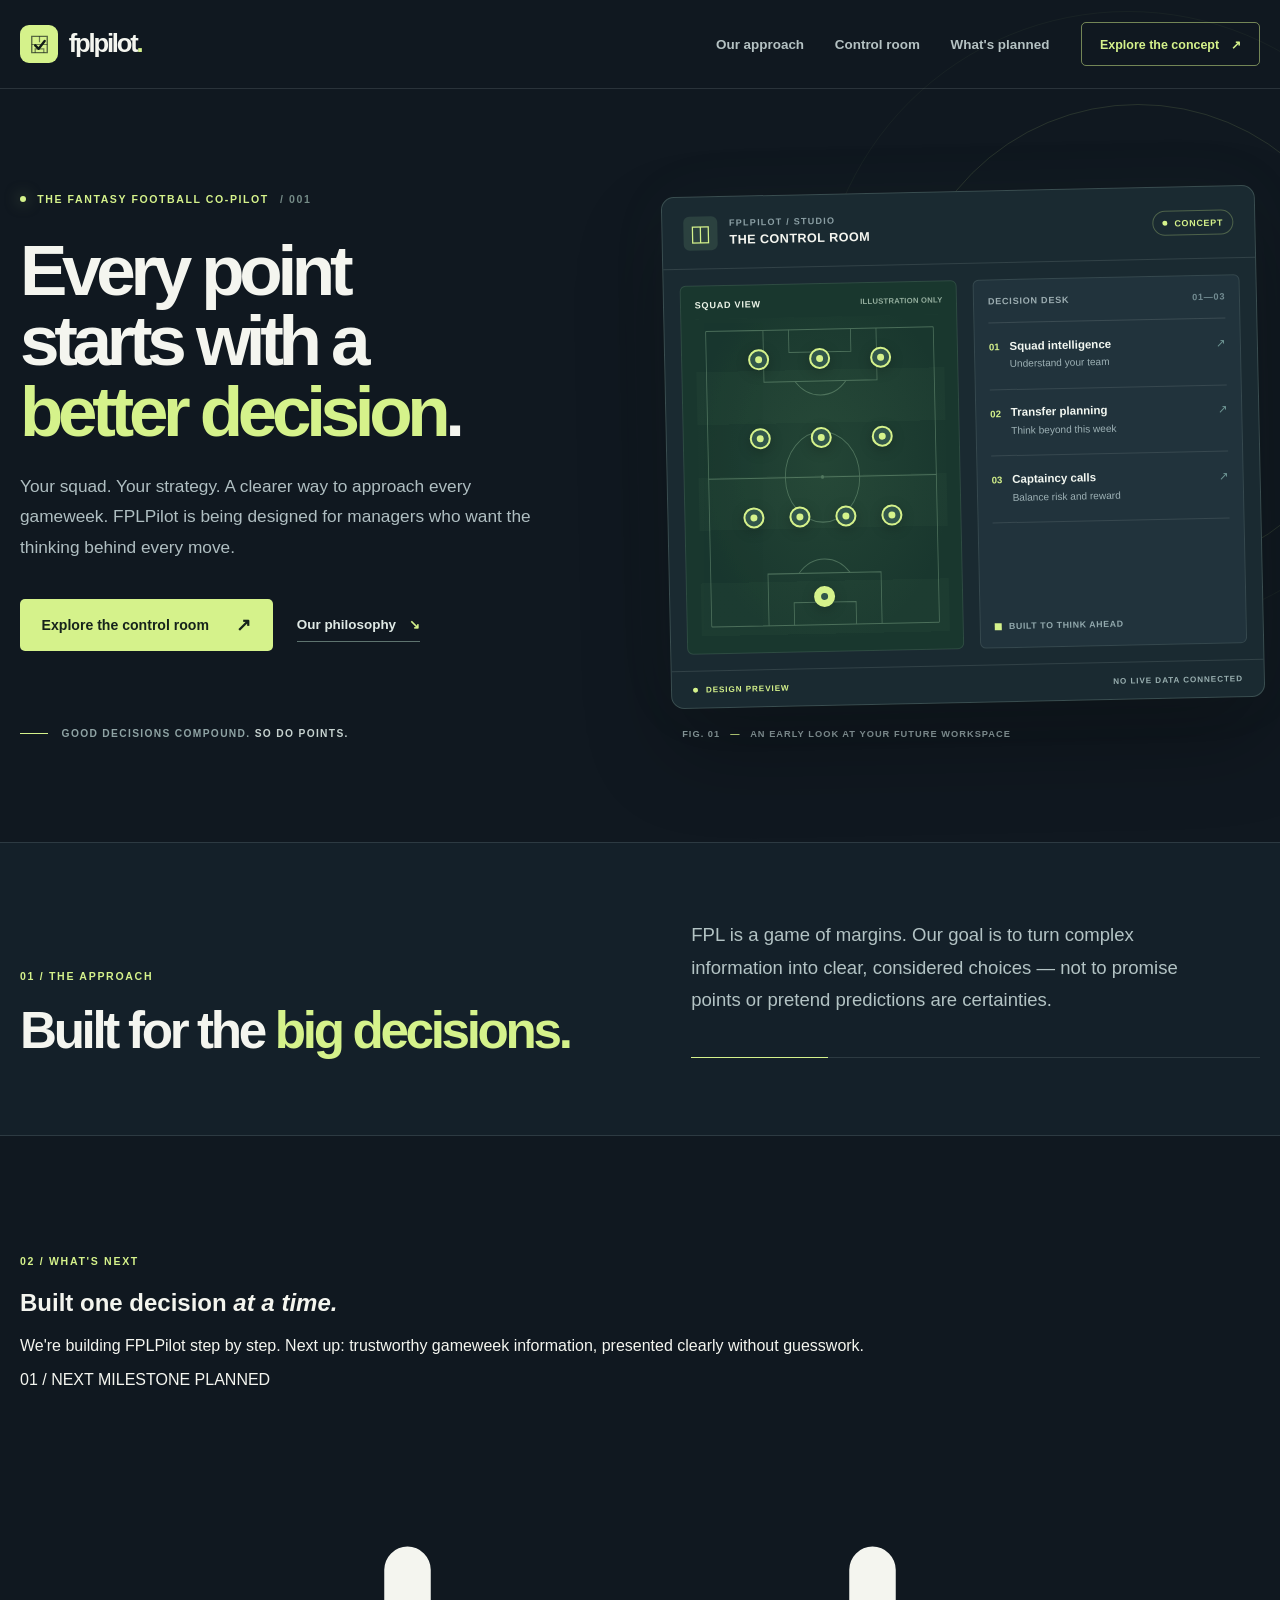
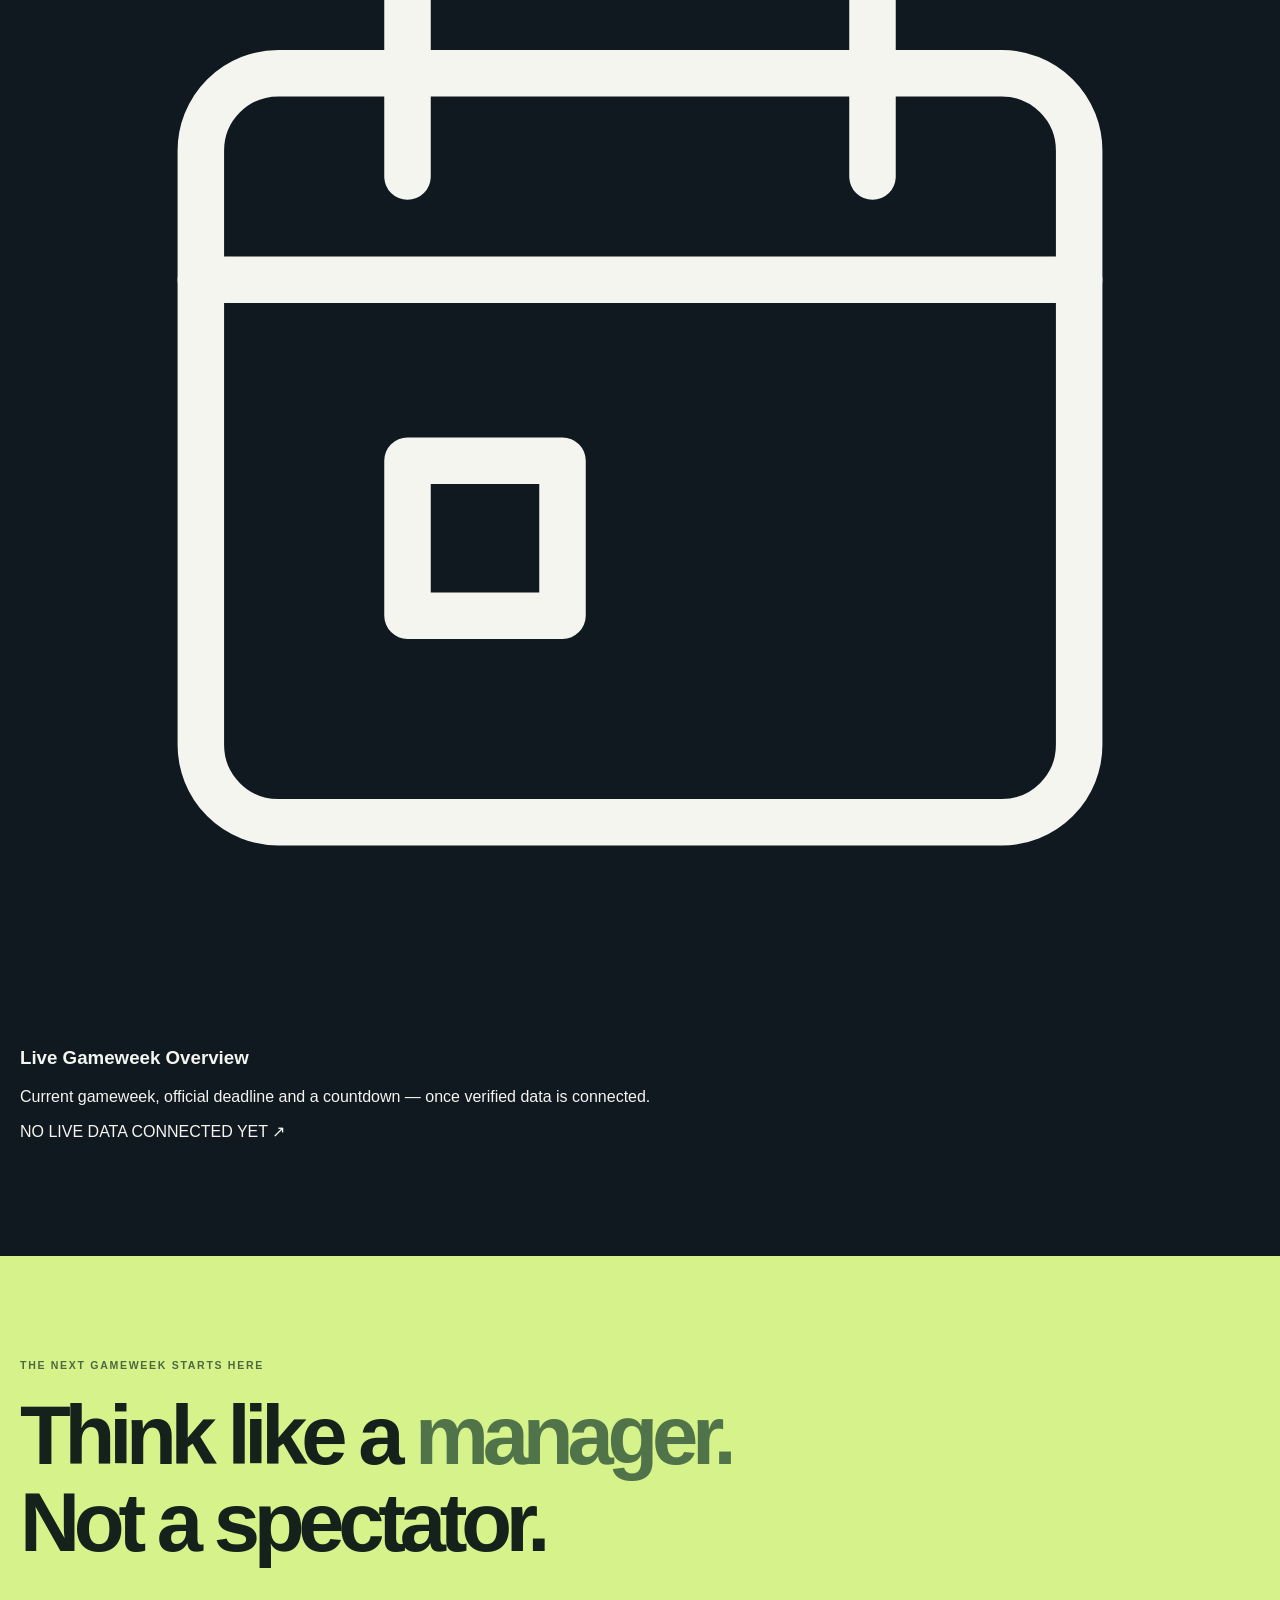
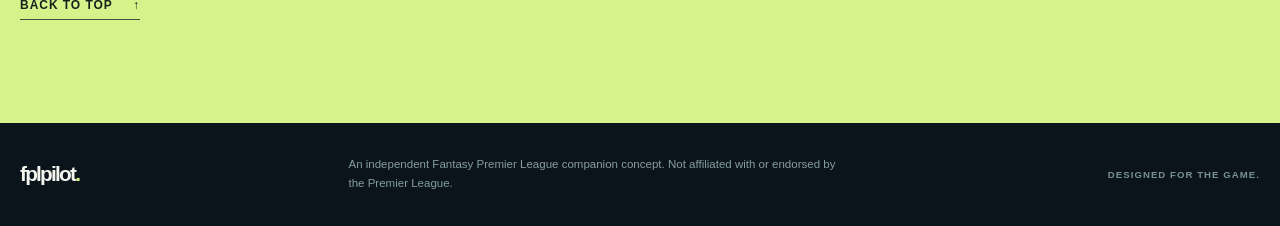
==== commit 5726b0f7: "refactor(home): replace repetitive feature grid with editorial gameweek roadmap" ====
--- a/index.html
+++ b/index.html
@@ -111,33 +111,34 @@
         </div>
       </section>
 
-      <section class="roadmap-section container" id="roadmap" aria-labelledby="roadmap-title">
-        <div class="section-heading">
-          <div><span class="section-index">02 / WHAT'S NEXT</span><h2 id="roadmap-title">A sharper way to <em>play the game.</em></h2></div>
-          <p>The foundations we're planning for the FPLPilot experience. Features below are concepts, not active tools.</p>
-        </div>
-        <div class="feature-grid">
-          <article class="feature-card">
-            <div class="feature-top"><span class="feature-number">01</span><span class="feature-state">PLANNED</span></div>
-            <div class="feature-icon" aria-hidden="true">
-              <svg viewBox="0 0 48 48" fill="none"><path d="M10 6h28v36H10zM10 24h28M24 6v8M18 42v-9h12v9" stroke="currentColor" stroke-width="1.6"/><circle cx="24" cy="24" r="6" stroke="currentColor" stroke-width="1.6"/></svg>
+      <section class="roadmap-section" id="roadmap" aria-labelledby="roadmap-title">
+        <div class="container roadmap-layout">
+          <div class="roadmap-intro">
+            <span class="section-index">02 / WHAT'S NEXT</span>
+            <h2 id="roadmap-title">Built one decision <em>at a time.</em></h2>
+            <p>We're building FPLPilot step by step. Next up: trustworthy gameweek information, presented clearly without guesswork.</p>
+          </div>
+
+          <div class="roadmap-milestone" aria-labelledby="milestone-title">
+            <div class="milestone-header">
+              <span class="milestone-number">01 / NEXT MILESTONE</span>
+              <span class="milestone-status"><span class="milestone-dot" aria-hidden="true"></span> PLANNED</span>
             </div>
-            <div><h3>Know your squad.</h3><p>See the whole picture before making your next move.</p></div>
-          </article>
-          <article class="feature-card">
-            <div class="feature-top"><span class="feature-number">02</span><span class="feature-state">PLANNED</span></div>
-            <div class="feature-icon" aria-hidden="true">
-              <svg viewBox="0 0 48 48" fill="none"><path d="M9 15h30M32 8l7 7-7 7M39 33H9m7-7-7 7 7 7" stroke="currentColor" stroke-width="2" stroke-linecap="round" stroke-linejoin="round"/></svg>
+            <div class="milestone-body">
+              <span class="milestone-icon" aria-hidden="true">
+                <svg viewBox="0 0 48 48" fill="none" focusable="false">
+                  <rect x="7" y="11" width="34" height="29" rx="3" stroke="currentColor" stroke-width="1.8"/>
+                  <path d="M7 19h34M15 7v8M33 7v8M15 26h6v6h-6z" stroke="currentColor" stroke-width="1.8" stroke-linecap="round" stroke-linejoin="round"/>
+                </svg>
+              </span>
+              <h3 id="milestone-title">Live Gameweek Overview</h3>
+              <p>Current gameweek, official deadline and a countdown — once verified data is connected.</p>
             </div>
-            <div><h3>Plan the move.</h3><p>Explore transfers with a longer-term perspective.</p></div>
-          </article>
-          <article class="feature-card">
-            <div class="feature-top"><span class="feature-number">03</span><span class="feature-state">PLANNED</span></div>
-            <div class="feature-icon" aria-hidden="true">
-              <svg viewBox="0 0 48 48" fill="none"><path d="m7 15 8 7 9-13 9 13 8-7-4 22H11L7 15Z" stroke="currentColor" stroke-width="1.8" stroke-linejoin="round"/><path d="M14 32h20" stroke="currentColor" stroke-width="1.8"/></svg>
+            <div class="milestone-footer">
+              <span>NO LIVE DATA CONNECTED YET</span>
+              <span class="milestone-footer-mark" aria-hidden="true">↗</span>
             </div>
-            <div><h3>Own the armband.</h3><p>Approach captaincy with context, not guesswork.</p></div>
-          </article>
+          </div>
         </div>
       </section>
 
--- a/styles.css
+++ b/styles.css
@@ -52,6 +52,8 @@
 .hero h1 em, .section-heading h2 em, .band-heading h2 em, .closing-inner h2 em { color: var(--accent); font-style: normal; }
 .heading-stop { color: var(--ink); }
 .hero-description { max-width: 530px; margin: 0; font-size: clamp(1rem, 1.35vw, 1.12rem); line-height: 1.76; color: var(--muted); }
+/* Alternate compact presentation is hidden outside narrow mobile screens. */
+.hero-description-compact, .mobile-decision-icon, .mobile-label { display: none; }
 .hero-actions { display: flex; flex-wrap: wrap; align-items: center; gap: 1.5rem; margin-top: 2.3rem; }
 .button { display: inline-flex; align-items: center; justify-content: center; gap: 1.7rem; min-height: 52px; padding: .9rem 1.35rem; border-radius: 5px; font-size: .88rem; font-weight: 760; transition: background .2s, transform .2s; }
 .button:hover { transform: translateY(-2px); }
@@ -187,28 +189,38 @@
 @media (max-width: 540px) {
   .container { width: min(100% - 2.25rem, 1392px); }
   .brand-word { font-size: 1.48rem; }
-  .hero { padding-top: 4.5rem; padding-bottom: 4.5rem; gap: 3.7rem; }
+
+  /* Editorial headline and full-width primary action, without the extra mobile scroll. */
+  .hero { padding-top: 3.1rem; padding-bottom: 3.5rem; gap: 2.25rem; }
   .eyebrow { font-size: .56rem; gap: .46rem; letter-spacing: .095em; }
-  .hero h1 { margin-top: 1.4rem; font-size: clamp(3.18rem, 12vw, 4.3rem); line-height: 1.01; letter-spacing: -.072em; }
-  .hero-description { font-size: .98rem; line-height: 1.69; }
-  .hero-actions { gap: .9rem 1.35rem; margin-top: 1.8rem; }
-  .button { min-height: 52px; padding: .9rem 1.05rem; font-size: .81rem; gap: .8rem; }
-  .hero-footnote { margin-top: 3.3rem; font-size: .55rem; letter-spacing: .06em; }
-  .studio-card { transform: rotate(0); }
-  .studio-topline { min-height: 67px; padding: .9rem .9rem; }
+  .hero h1 { margin: 1.1rem 0 1rem; font-size: clamp(2.48rem, 10.6vw, 3.65rem); line-height: 1.035; letter-spacing: -.069em; }
+  .hero-description { font-size: .96rem; line-height: 1.6; }
+  .hero-description-full { display: none; }
+  .hero-description-compact { display: inline; }
+  .hero-actions { display: block; margin-top: 1.4rem; }
+  .hero-actions .button { display: flex; width: 100%; min-height: 52px; padding: .92rem 1.05rem; font-size: .84rem; gap: .8rem; }
+  .hero-actions .text-link, .hero-footnote { display: none; }
+
+  /* Reuse the existing decision items as three small cards; desktop studio is untouched. */
+  .studio-card { transform: none; }
+  .studio-topline { min-height: 61px; padding: .75rem .85rem; }
   .studio-symbol { width: 27px; height: 27px; font-size: 1rem; }
   .studio-title-group { gap: .46rem; }
   .studio-title-group strong { font-size: .65rem; }
   .studio-kicker { font-size: .49rem; }
   .preview-tag { padding: .35rem .45rem; font-size: .49rem; }
-  .studio-content { display: flex; flex-direction: column; padding: .65rem; }
-  .pitch { min-height: 260px; max-height: 290px; }
-  .decision-panel { gap: 0; }
-  .decision-item { padding: .8rem 0; }
-  .decision-item strong { font-size: .74rem; }
-  .decision-bottom { padding-top: .8rem; }
-  .studio-footer { padding: .83rem .8rem; font-size: .43rem; letter-spacing: .035em; }
+  .studio-content { display: block; padding: .65rem; }
+  .pitch-panel { display: none; }
+  .decision-panel { display: grid; grid-template-columns: repeat(3, minmax(0, 1fr)); gap: .5rem; padding: 0; border: 0; background: transparent; }
+  .decision-panel .panel-heading, .decision-bottom, .decision-number, .decision-arrow, .decision-item strong, .decision-item small { display: none; }
+  .decision-item { display: flex; flex-direction: column; align-items: center; justify-content: center; gap: .55rem; min-width: 0; min-height: 100px; padding: .8rem .2rem; border: 1px solid rgba(213,242,139,.09); border-radius: 6px; background: #293b42; text-align: center; }
+  .decision-item div { align-items: center; gap: 0; width: 100%; }
+  .mobile-decision-icon { display: block; width: 27px; height: 27px; color: var(--accent); }
+  .mobile-decision-icon svg { width: 100%; height: 100%; }
+  .mobile-label { display: block; max-width: 100%; color: #e5eeeb; font-size: .73rem; font-weight: 710; letter-spacing: -.025em; overflow-wrap: anywhere; }
+  .studio-footer { padding: .76rem .8rem; font-size: .46rem; letter-spacing: .035em; }
   .visual-caption { margin: 1rem 0 0; font-size: .51rem; }
+
   .band-heading h2, .section-heading h2 { font-size: clamp(2.55rem, 11vw, 3.6rem); }
   .feature-card { padding: 1.55rem; }
   .closing-inner h2 { font-size: clamp(2.75rem, 11.5vw, 4.4rem); }
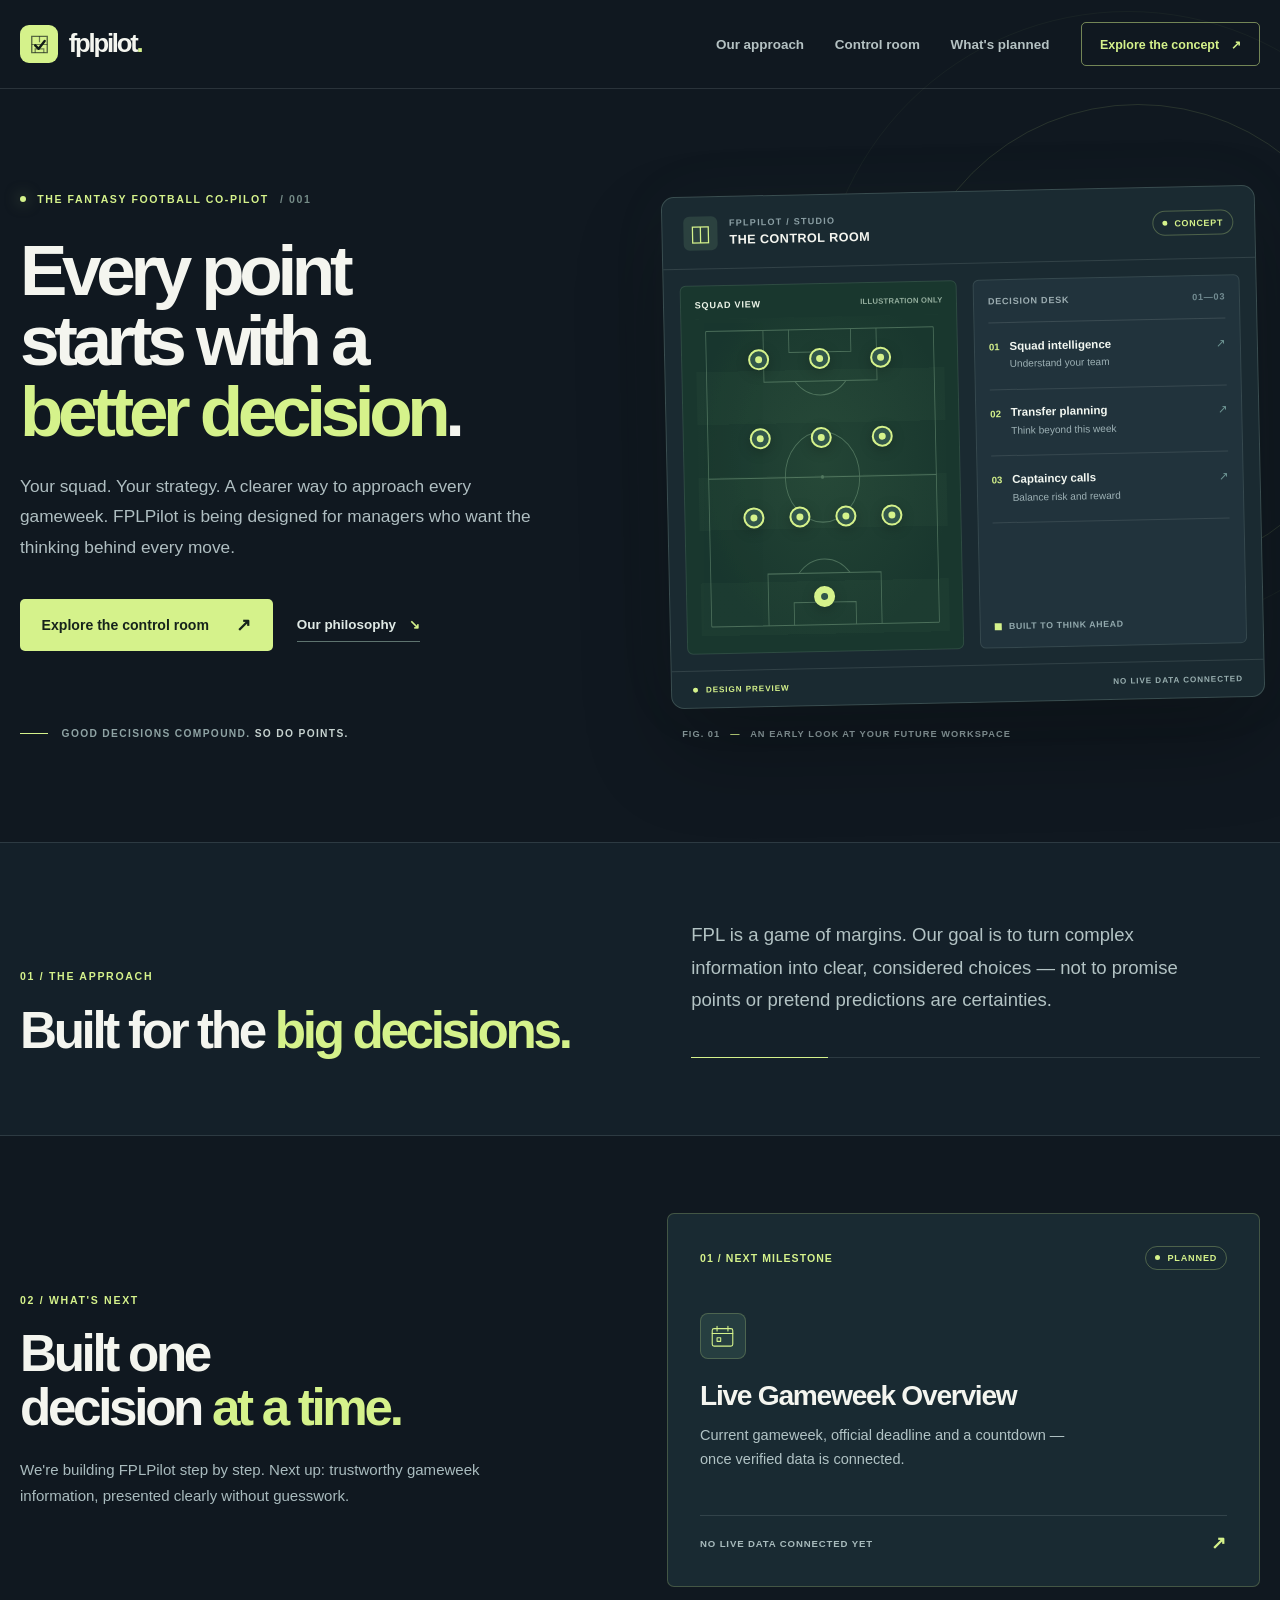
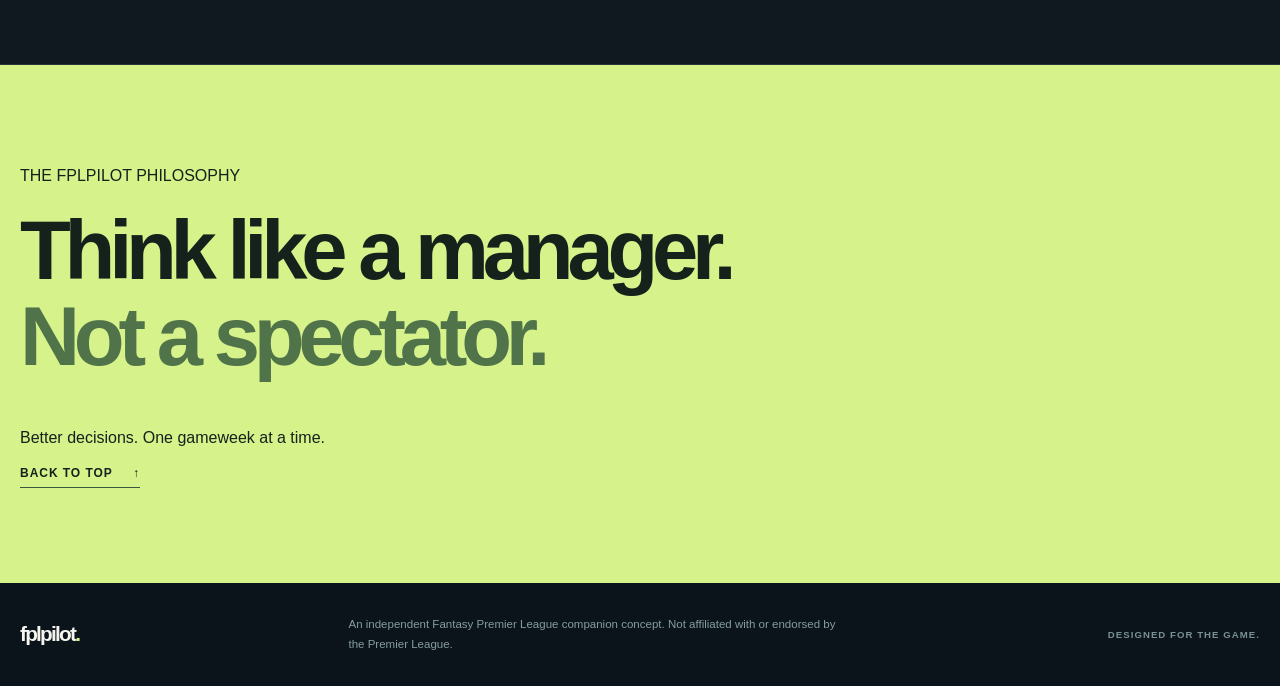
==== commit 9b989ff7: "refine(home): replace oversized closing banner with editorial philosophy section" ====
--- a/index.html
+++ b/index.html
@@ -142,11 +142,17 @@
         </div>
       </section>
 
-      <section class="closing-section">
+      <section class="closing-section" aria-labelledby="closing-title">
         <div class="container closing-inner">
-          <span class="section-index">THE NEXT GAMEWEEK STARTS HERE</span>
-          <h2>Think like a <em>manager.</em><br>Not a spectator.</h2>
-          <a class="closing-link" href="#top">BACK TO TOP <span aria-hidden="true">↑</span></a>
+          <div class="closing-eyebrow">
+            <span class="closing-eyebrow-rule" aria-hidden="true"></span>
+            <span>THE FPLPILOT PHILOSOPHY</span>
+          </div>
+          <h2 id="closing-title">Think like a manager.<br><em>Not a spectator.</em></h2>
+          <div class="closing-bottom">
+            <p>Better decisions. One gameweek at a time.</p>
+            <a class="closing-link" href="#top">BACK TO TOP <span aria-hidden="true">↑</span></a>
+          </div>
         </div>
       </section>
     </main>
--- a/styles.css
+++ b/styles.css
@@ -49,7 +49,7 @@
 .signal-dot { width: 6px; height: 6px; flex-shrink: 0; background: var(--accent); border-radius: 50%; box-shadow: 0 0 15px rgba(213,242,139,.5); }
 .eyebrow-index { color: #758b87; }
 .hero h1 { max-width: 760px; margin: 1.8rem 0 1.45rem; font-size: clamp(3.4rem, 5.55vw, 6.3rem); line-height: .995; font-weight: 790; letter-spacing: -.075em; text-wrap: balance; }
-.hero h1 em, .section-heading h2 em, .band-heading h2 em, .closing-inner h2 em { color: var(--accent); font-style: normal; }
+.hero h1 em, .roadmap-intro h2 em, .band-heading h2 em, .closing-inner h2 em { color: var(--accent); font-style: normal; }
 .heading-stop { color: var(--ink); }
 .hero-description { max-width: 530px; margin: 0; font-size: clamp(1rem, 1.35vw, 1.12rem); line-height: 1.76; color: var(--muted); }
 /* Alternate compact presentation is hidden outside narrow mobile screens. */
@@ -114,25 +114,27 @@
 .principles-band { border-top: 1px solid var(--border); border-bottom: 1px solid var(--border); background: #142029; }
 .principles-inner { display: grid; grid-template-columns: 1fr 1fr; gap: clamp(3rem, 8vw, 9rem); align-items: end; padding-block: clamp(4rem, 6vw, 6.5rem); }
 .section-index { display: inline-block; color: var(--accent); font-size: .66rem; font-weight: 800; letter-spacing: .16em; }
-.band-heading h2, .section-heading h2 { margin: 1.2rem 0 0; font-size: clamp(2.5rem, 4vw, 4.8rem); line-height: 1.06; letter-spacing: -.065em; font-weight: 780; text-wrap: balance; }
+.band-heading h2, .roadmap-intro h2 { margin: 1.2rem 0 0; font-size: clamp(2.5rem, 4vw, 4.8rem); line-height: 1.06; letter-spacing: -.065em; font-weight: 780; text-wrap: balance; }
 .band-body p { margin: 0 0 2.5rem; color: #b3c3c4; font-size: clamp(1rem, 1.45vw, 1.22rem); line-height: 1.75; max-width: 530px; }
 .band-rule { display: block; height: 1px; width: 100%; background: linear-gradient(90deg, var(--accent) 0 24%, var(--border) 24% 100%); }
 
-/* Roadmap previews */
-.roadmap-section { padding-block: clamp(5.5rem, 9vw, 9rem); }
-.section-heading { display: flex; align-items: end; justify-content: space-between; gap: 3rem; margin-bottom: 3rem; }
-.section-heading > div { max-width: 760px; }
-.section-heading p { margin: 0 0 .35rem; color: #a9bbbe; line-height: 1.7; max-width: 300px; font-size: .92rem; }
-.feature-grid { display: grid; grid-template-columns: repeat(3, minmax(0, 1fr)); gap: 1rem; }
-.feature-card { display: flex; flex-direction: column; justify-content: space-between; gap: 3.4rem; min-height: 300px; padding: clamp(1.4rem, 2.5vw, 2.35rem); border: 1px solid rgba(211,231,225,.14); background: #17242c; transition: background .2s, border-color .2s; }
-.feature-card:hover { background: #1b2b32; border-color: rgba(213,242,139,.36); }
-.feature-top { display: flex; align-items: center; justify-content: space-between; gap: .5rem; }
-.feature-number { color: var(--accent); font-size: .72rem; font-weight: 800; }
-.feature-state { color: #9bb0b0; font-size: .58rem; font-weight: 700; letter-spacing: .1em; }
-.feature-icon { width: 55px; height: 55px; color: var(--accent); margin-top: auto; }
-.feature-icon svg { width: 100%; height: 100%; }
-.feature-card h3 { margin: 0 0 .6rem; font-size: clamp(1.25rem, 1.8vw, 1.62rem); font-weight: 740; letter-spacing: -.04em; }
-.feature-card p { margin: 0; max-width: 330px; font-size: .88rem; line-height: 1.65; color: #a7babe; }
+/* Compact editorial roadmap */
+.roadmap-section { padding-block: clamp(4rem, 6vw, 6.5rem); border-bottom: 1px solid var(--border); }
+.roadmap-layout { display: grid; grid-template-columns: minmax(0, 1fr) minmax(0, 1.04fr); gap: clamp(2.5rem, 6vw, 7rem); align-items: center; }
+.roadmap-intro { min-width: 0; }
+.roadmap-intro h2 { max-width: 630px; }
+.roadmap-intro p { max-width: 475px; margin: 1.35rem 0 0; color: #a9bbbe; line-height: 1.75; font-size: clamp(.94rem, 1.15vw, 1.05rem); }
+.roadmap-milestone { display: flex; flex-direction: column; gap: clamp(1.9rem, 3.4vw, 3rem); min-width: 0; padding: clamp(1.4rem, 2.5vw, 2.25rem); border: 1px solid rgba(213,242,139,.22); border-radius: 7px; background: #192a32; }
+.milestone-header, .milestone-footer { display: flex; align-items: center; justify-content: space-between; gap: .9rem; }
+.milestone-number { color: var(--accent); font-size: .66rem; font-weight: 790; letter-spacing: .1em; }
+.milestone-status { display: inline-flex; align-items: center; gap: .45rem; flex-shrink: 0; border: 1px solid rgba(213,242,139,.28); padding: .38rem .55rem; border-radius: 99px; color: #d5f28b; font-size: .57rem; font-weight: 770; letter-spacing: .09em; }
+.milestone-dot { width: 5px; height: 5px; border-radius: 50%; background: var(--accent); }
+.milestone-icon { display: grid; place-items: center; width: 46px; height: 46px; margin-bottom: 1.3rem; border: 1px solid rgba(213,242,139,.22); border-radius: 8px; background: #263e40; color: var(--accent); }
+.milestone-icon svg { width: 29px; height: 29px; }
+.milestone-body h3 { margin: 0 0 .65rem; color: var(--ink); font-size: clamp(1.42rem, 2.2vw, 2rem); line-height: 1.15; letter-spacing: -.045em; }
+.milestone-body p { max-width: 370px; margin: 0; color: #b1c3c5; font-size: .91rem; line-height: 1.68; }
+.milestone-footer { padding-top: 1rem; border-top: 1px solid var(--border); color: #a8bbbd; font-size: .6rem; font-weight: 720; letter-spacing: .09em; }
+.milestone-footer-mark { color: var(--accent); font-size: 1.15rem; }
 
 /* Closing + footer */
 .closing-section { background: var(--accent); color: #14221b; }
@@ -179,10 +181,8 @@
   .mobile-nav-panel a:hover { color: var(--accent); }
   .principles-inner { grid-template-columns: 1fr; gap: 2rem; }
   .band-body p { margin-bottom: 1.5rem; }
-  .section-heading { flex-direction: column; align-items: start; gap: 1.3rem; }
-  .section-heading p { max-width: 540px; }
-  .feature-grid { grid-template-columns: 1fr; }
-  .feature-card { min-height: 230px; gap: 1.6rem; }
+  .roadmap-layout { grid-template-columns: 1fr; gap: 2rem; }
+  .roadmap-intro p { max-width: 550px; }
   .footer-inner { align-items: start; flex-wrap: wrap; gap: 1.1rem; }
   .footer-inner p { order: 3; flex-basis: 100%; }
 }
@@ -221,8 +221,14 @@
   .studio-footer { padding: .76rem .8rem; font-size: .46rem; letter-spacing: .035em; }
   .visual-caption { margin: 1rem 0 0; font-size: .51rem; }
 
-  .band-heading h2, .section-heading h2 { font-size: clamp(2.55rem, 11vw, 3.6rem); }
-  .feature-card { padding: 1.55rem; }
+  .band-heading h2, .roadmap-intro h2 { font-size: clamp(2.55rem, 11vw, 3.6rem); }
+  .roadmap-section { padding-block: 3.75rem; }
+  .roadmap-layout { gap: 1.8rem; }
+  .roadmap-intro p { margin-top: 1rem; font-size: .92rem; }
+  .roadmap-milestone { padding: 1.3rem; gap: 2rem; }
+  .milestone-body h3 { font-size: 1.48rem; }
+  .milestone-body p { font-size: .88rem; }
+  .milestone-footer { font-size: .54rem; letter-spacing: .045em; }
   .closing-inner h2 { font-size: clamp(2.75rem, 11.5vw, 4.4rem); }
 }
 @media (prefers-reduced-motion: reduce) {
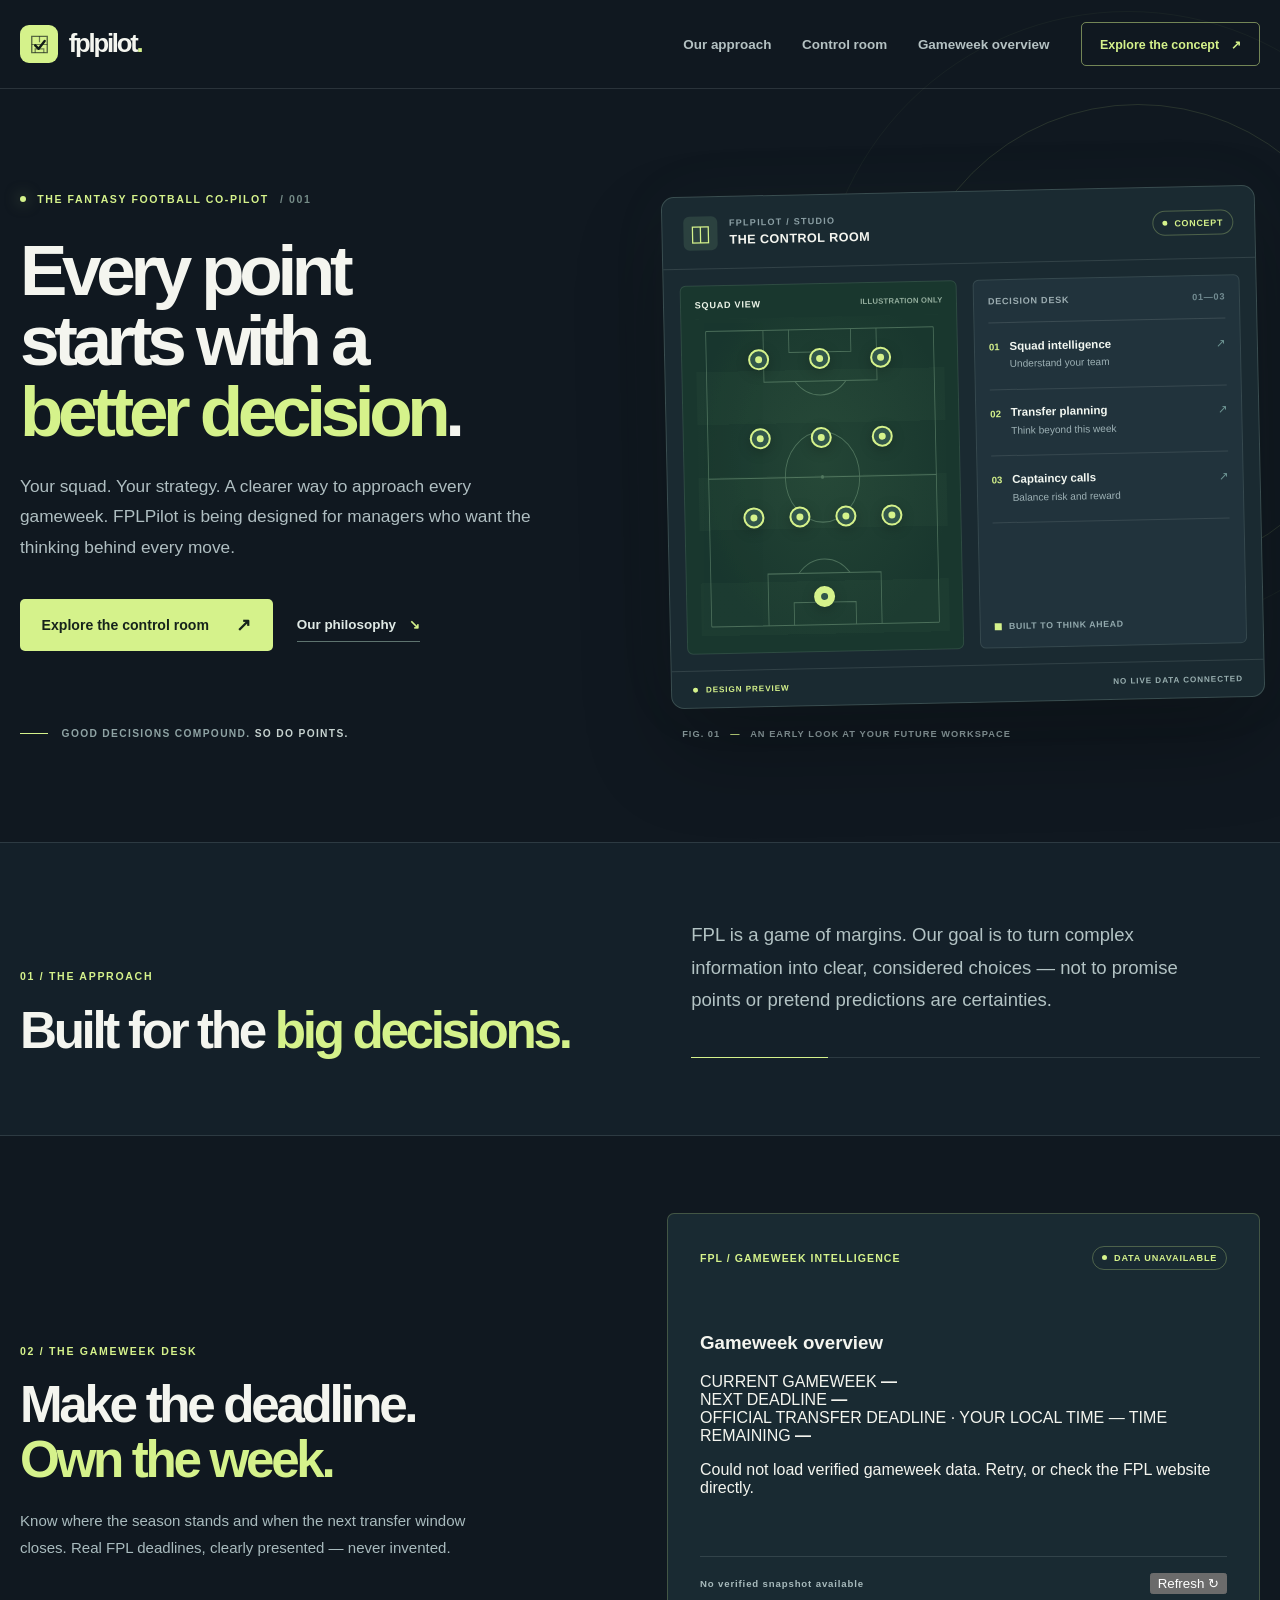
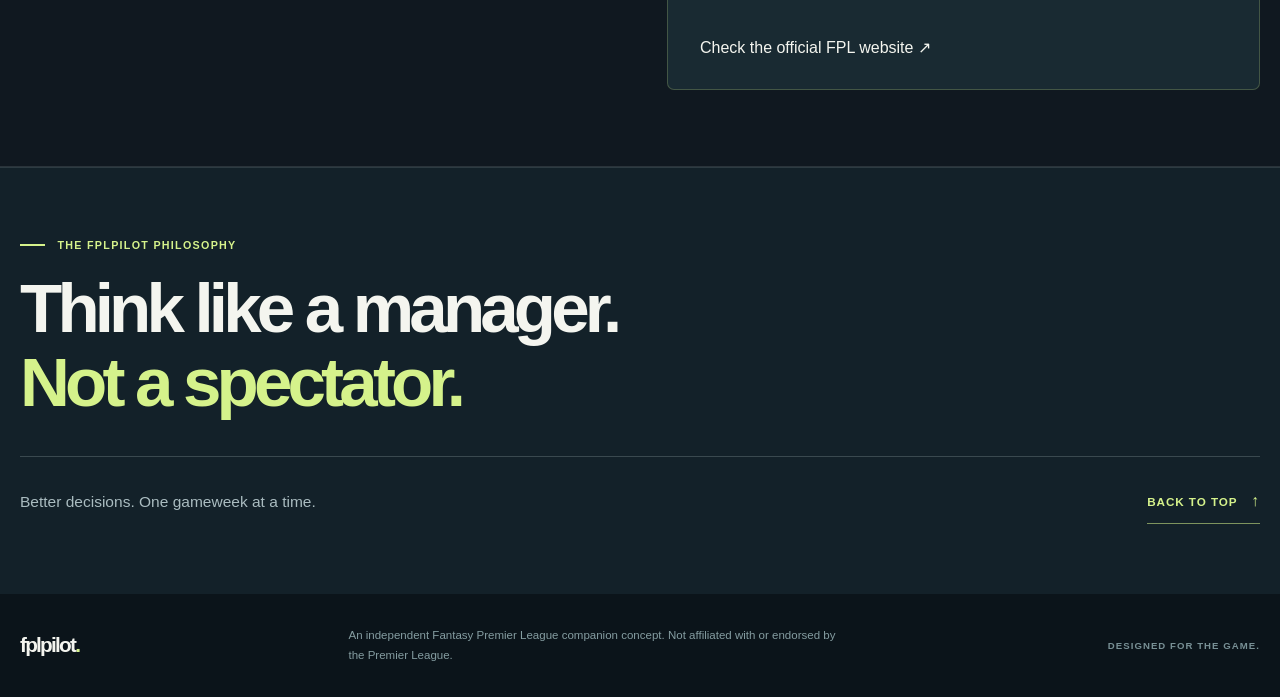
==== commit af13b570: "feat(home): promote roadmap to live FPL gameweek and deadline desk" ====
--- a/index.html
+++ b/index.html
@@ -8,6 +8,7 @@
   <title>FPLPilot — Every Point Starts With a Better Decision</title>
   <link rel="icon" href="favicon.svg" type="image/svg+xml">
   <link rel="stylesheet" href="styles.css">
+  <script src="gameweek.js" defer></script>
 </head>
 <body>
   <a class="skip-link" href="#main">Skip to content</a>
@@ -28,7 +29,7 @@
         <nav class="desktop-nav" aria-label="Main navigation">
           <a href="#about">Our approach</a>
           <a href="#workspace">Control room</a>
-          <a href="#roadmap">What's planned</a>
+          <a href="#roadmap">Gameweek overview</a>
         </nav>
         <a class="header-link" href="#workspace">Explore the concept <span aria-hidden="true">↗</span></a>
 
@@ -39,7 +40,7 @@
           <nav class="mobile-nav-panel" aria-label="Mobile navigation">
             <a href="#about">Our approach</a>
             <a href="#workspace">Control room</a>
-            <a href="#roadmap">What's planned</a>
+            <a href="#roadmap">Gameweek overview</a>
           </nav>
         </details>
       </div>
@@ -114,30 +115,41 @@
       <section class="roadmap-section" id="roadmap" aria-labelledby="roadmap-title">
         <div class="container roadmap-layout">
           <div class="roadmap-intro">
-            <span class="section-index">02 / WHAT'S NEXT</span>
-            <h2 id="roadmap-title">Built one decision <em>at a time.</em></h2>
-            <p>We're building FPLPilot step by step. Next up: trustworthy gameweek information, presented clearly without guesswork.</p>
+            <span class="section-index">02 / THE GAMEWEEK DESK</span>
+            <h2 id="roadmap-title">Make the deadline. <em>Own the week.</em></h2>
+            <p>Know where the season stands and when the next transfer window closes. Real FPL deadlines, clearly presented — never invented.</p>
           </div>
 
-          <div class="roadmap-milestone" aria-labelledby="milestone-title">
+          <div class="roadmap-milestone gameweek-panel" id="gameweek-panel" aria-labelledby="milestone-title" aria-busy="true" data-state="loading">
             <div class="milestone-header">
-              <span class="milestone-number">01 / NEXT MILESTONE</span>
-              <span class="milestone-status"><span class="milestone-dot" aria-hidden="true"></span> PLANNED</span>
+              <span class="milestone-number">FPL / GAMEWEEK INTELLIGENCE</span>
+              <span class="milestone-status"><span class="milestone-dot" aria-hidden="true"></span><span id="gw-status">CHECKING DATA</span></span>
             </div>
-            <div class="milestone-body">
-              <span class="milestone-icon" aria-hidden="true">
-                <svg viewBox="0 0 48 48" fill="none" focusable="false">
-                  <rect x="7" y="11" width="34" height="29" rx="3" stroke="currentColor" stroke-width="1.8"/>
-                  <path d="M7 19h34M15 7v8M33 7v8M15 26h6v6h-6z" stroke="currentColor" stroke-width="1.8" stroke-linecap="round" stroke-linejoin="round"/>
-                </svg>
-              </span>
-              <h3 id="milestone-title">Live Gameweek Overview</h3>
-              <p>Current gameweek, official deadline and a countdown — once verified data is connected.</p>
+            <div class="gameweek-body">
+              <h3 id="milestone-title">Gameweek overview</h3>
+              <div class="gameweek-metrics">
+                <div class="gameweek-metric">
+                  <span class="metric-label">CURRENT GAMEWEEK</span>
+                  <strong class="metric-value" id="gw-current">—</strong>
+                </div>
+                <div class="gameweek-metric">
+                  <span class="metric-label">NEXT DEADLINE</span>
+                  <strong class="metric-value" id="gw-next">—</strong>
+                </div>
+              </div>
+              <div class="deadline-box">
+                <span class="metric-label">OFFICIAL TRANSFER DEADLINE · YOUR LOCAL TIME</span>
+                <time id="gw-deadline">—</time>
+                <span class="metric-label countdown-label">TIME REMAINING</span>
+                <strong class="countdown-value" id="gw-clock" aria-label="Time until the next deadline">—</strong>
+              </div>
+              <p class="gameweek-note" id="gw-note" role="status" aria-live="polite">Loading official FPL gameweek details…</p>
             </div>
-            <div class="milestone-footer">
-              <span>NO LIVE DATA CONNECTED YET</span>
-              <span class="milestone-footer-mark" aria-hidden="true">↗</span>
+            <div class="milestone-footer gameweek-footer">
+              <span id="gw-updated">Checking official source…</span>
+              <button class="gameweek-retry" id="gw-retry" type="button">Refresh <span aria-hidden="true">↻</span></button>
             </div>
+            <a class="gameweek-source" href="https://fantasy.premierleague.com/" target="_blank" rel="noopener noreferrer">Check the official FPL website <span aria-hidden="true">↗</span></a>
           </div>
         </div>
       </section>
--- a/styles.css
+++ b/styles.css
@@ -137,13 +137,17 @@
 .milestone-footer-mark { color: var(--accent); font-size: 1.15rem; }
 
 /* Closing + footer */
-.closing-section { background: var(--accent); color: #14221b; }
-.closing-inner { position: relative; display: flex; flex-direction: column; align-items: flex-start; padding-block: clamp(4.5rem, 8vw, 8rem); }
-.closing-inner .section-index { color: #4e6840; }
-.closing-inner h2 { margin: 1.4rem 0 2rem; font-size: clamp(3rem, 6.5vw, 7.5rem); line-height: 1.04; font-weight: 790; letter-spacing: -.075em; }
-.closing-inner h2 em { color: #507349; }
-.closing-link { border-bottom: 1px solid #3b5540; padding-bottom: .45rem; font-size: .75rem; font-weight: 760; letter-spacing: .08em; }
-.closing-link span { margin-left: 1rem; }
+.closing-section { background: #132129; color: var(--ink); border-top: 1px solid var(--border); }
+.closing-inner { padding-block: clamp(3.5rem, 5.5vw, 5.5rem); }
+.closing-eyebrow { display: flex; align-items: center; gap: .78rem; color: var(--accent); font-size: .67rem; font-weight: 790; letter-spacing: .12em; }
+.closing-eyebrow-rule { display: block; width: 25px; height: 2px; flex: 0 0 auto; background: var(--accent); }
+.closing-inner h2 { max-width: 1000px; margin: 1.3rem 0 2.3rem; font-size: clamp(2.5rem, 5.4vw, 5.5rem); line-height: 1.07; font-weight: 790; letter-spacing: -.07em; text-wrap: balance; }
+.closing-inner h2 em { color: var(--accent); }
+.closing-bottom { display: flex; align-items: center; justify-content: space-between; gap: 1.4rem; padding-top: 1.4rem; border-top: 1px solid rgba(215, 233, 229, .2); }
+.closing-bottom p { margin: 0; color: #aabcc0; font-size: .97rem; line-height: 1.5; }
+.closing-link { display: inline-flex; align-items: center; gap: .85rem; min-height: 44px; flex-shrink: 0; border-bottom: 1px solid rgba(213,242,139,.55); padding: .55rem 0; color: var(--accent); font-size: .73rem; font-weight: 760; letter-spacing: .08em; transition: border-color .2s, color .2s; }
+.closing-link:hover { border-color: var(--accent); color: #edffc1; }
+.closing-link span { font-size: 1rem; }
 .site-footer { background: #0b141a; }
 .footer-inner { display: flex; align-items: center; gap: 3rem; justify-content: space-between; padding-block: 2rem max(2rem, env(safe-area-inset-bottom)); }
 .brand-small .brand-word { font-size: 1.3rem; }
@@ -229,7 +233,12 @@
   .milestone-body h3 { font-size: 1.48rem; }
   .milestone-body p { font-size: .88rem; }
   .milestone-footer { font-size: .54rem; letter-spacing: .045em; }
-  .closing-inner h2 { font-size: clamp(2.75rem, 11.5vw, 4.4rem); }
+  .closing-inner { padding-block: 3rem; }
+  .closing-eyebrow { font-size: .59rem; letter-spacing: .09em; }
+  .closing-inner h2 { margin: 1.25rem 0 1.65rem; font-size: clamp(2.25rem, 9.5vw, 3.6rem); line-height: 1.08; }
+  .closing-bottom { align-items: flex-start; flex-direction: column; gap: .9rem; padding-top: 1.1rem; }
+  .closing-bottom p { font-size: .89rem; }
+  .closing-link { font-size: .7rem; }
 }
 @media (prefers-reduced-motion: reduce) {
   html { scroll-behavior: auto; }
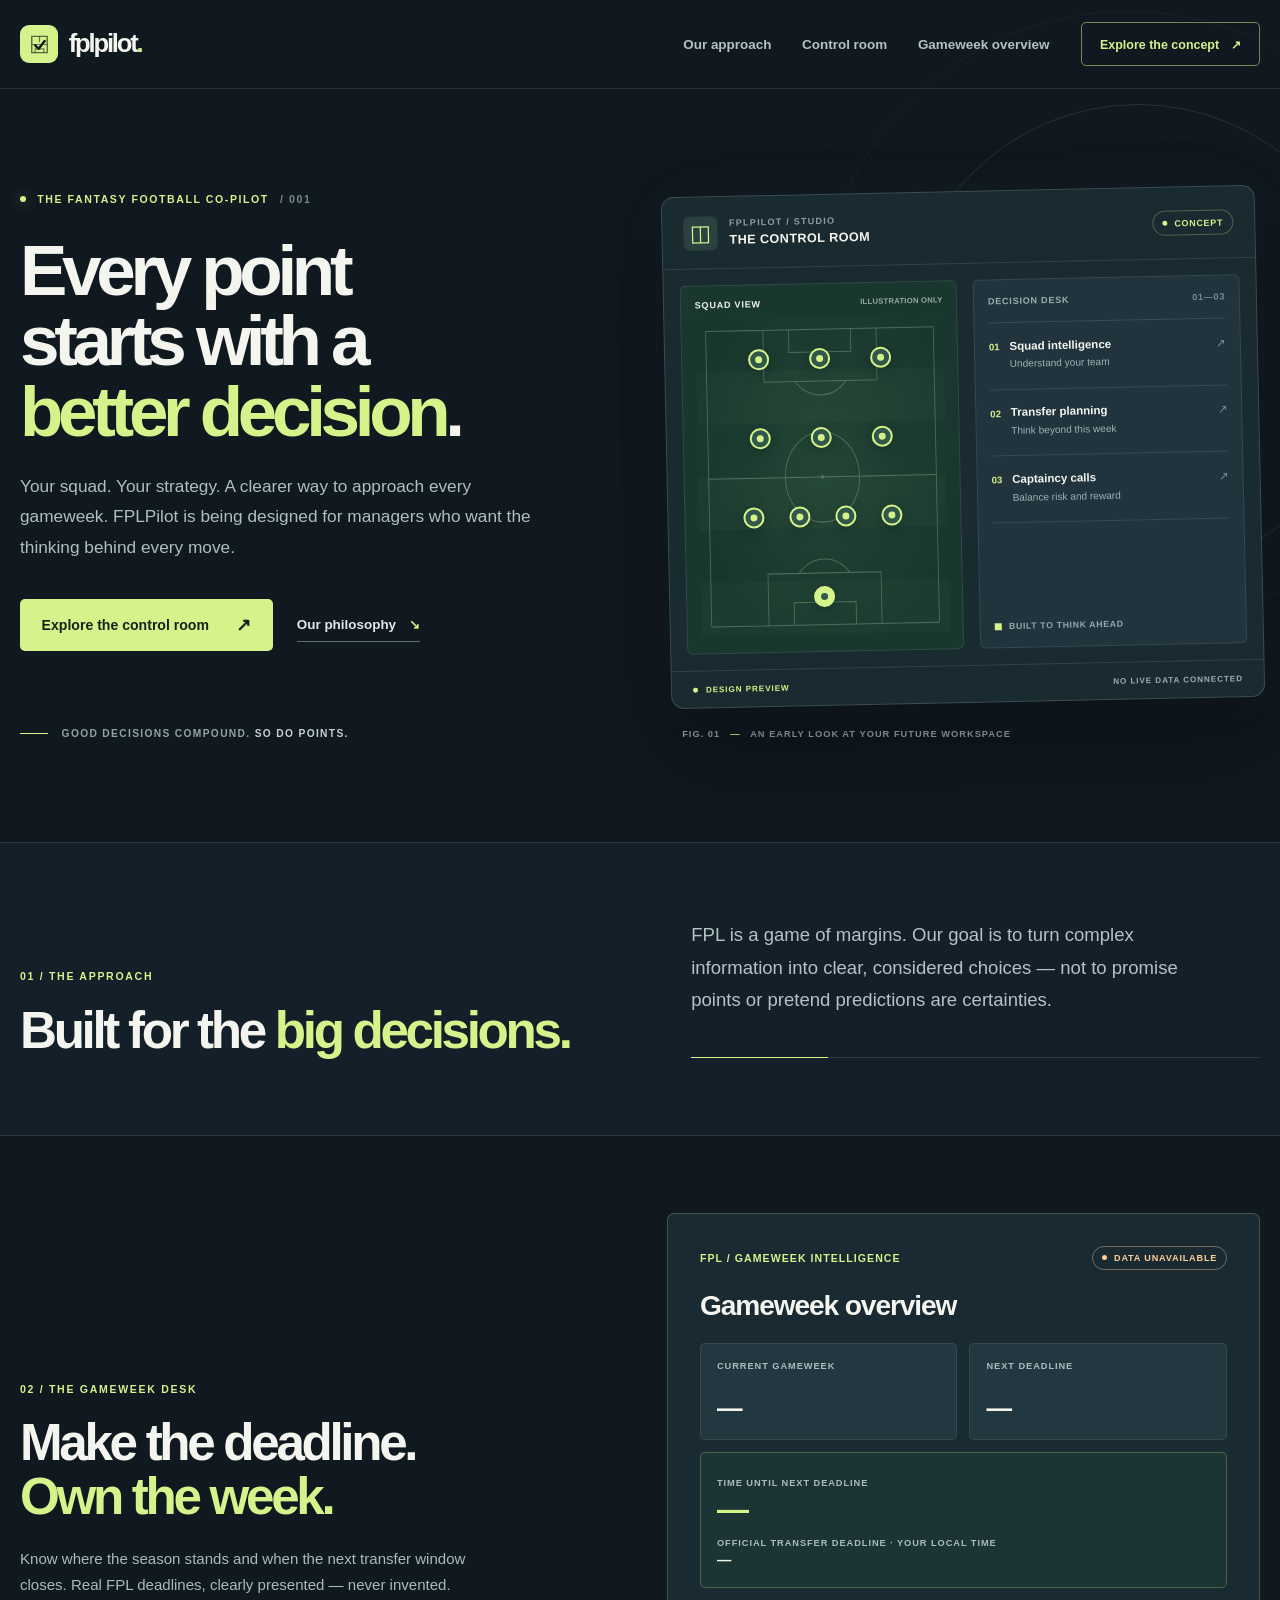
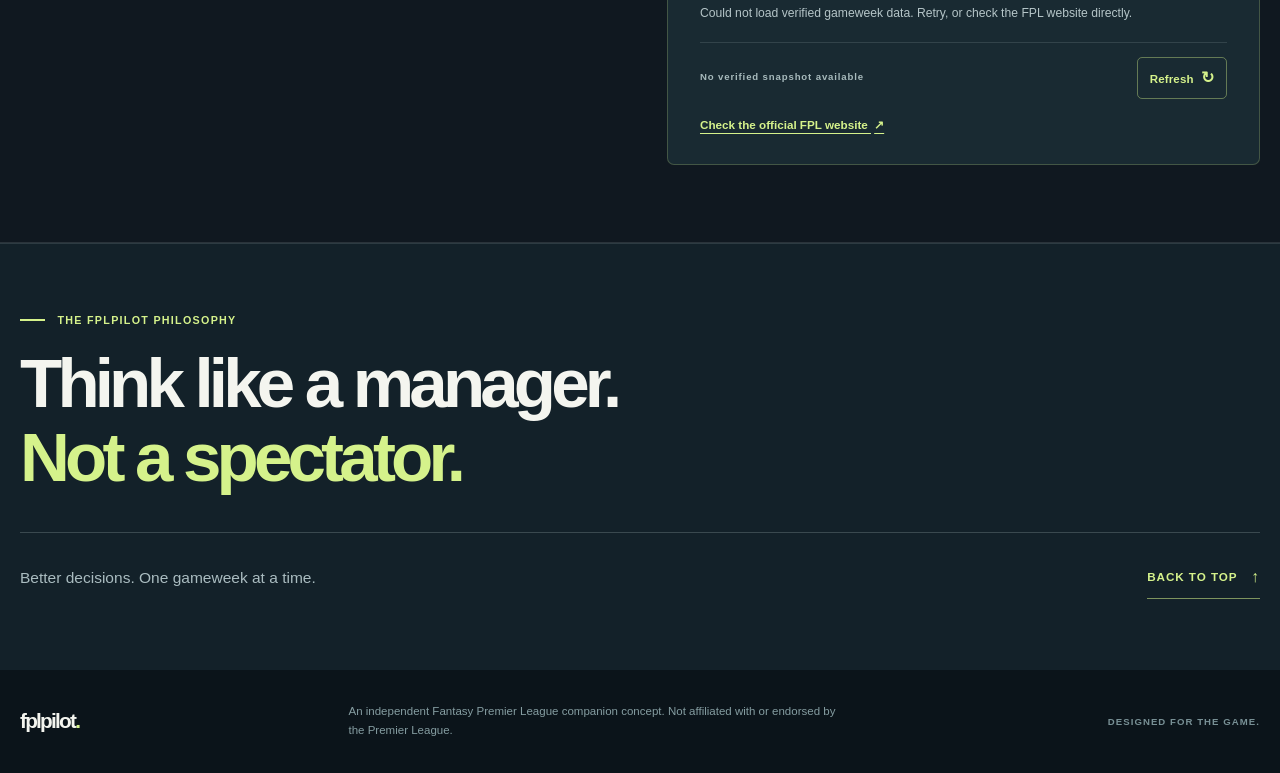
==== commit 27ff23a2: "refine(gameweek): prioritize deadline countdown in gameweek panel" ====
--- a/index.html
+++ b/index.html
@@ -138,10 +138,14 @@
                 </div>
               </div>
               <div class="deadline-box">
-                <span class="metric-label">OFFICIAL TRANSFER DEADLINE · YOUR LOCAL TIME</span>
-                <time id="gw-deadline">—</time>
-                <span class="metric-label countdown-label">TIME REMAINING</span>
-                <strong class="countdown-value" id="gw-clock" aria-label="Time until the next deadline">—</strong>
+                <div class="deadline-countdown">
+                  <span class="metric-label countdown-label">TIME UNTIL NEXT DEADLINE</span>
+                  <strong class="countdown-value" id="gw-clock" aria-label="Time until the next deadline">—</strong>
+                </div>
+                <div class="deadline-date">
+                  <span class="metric-label">OFFICIAL TRANSFER DEADLINE · YOUR LOCAL TIME</span>
+                  <time id="gw-deadline">—</time>
+                </div>
               </div>
               <p class="gameweek-note" id="gw-note" role="status" aria-live="polite">Loading official FPL gameweek details…</p>
             </div>
--- a/styles.css
+++ b/styles.css
@@ -136,6 +136,34 @@
 .milestone-footer { padding-top: 1rem; border-top: 1px solid var(--border); color: #a8bbbd; font-size: .6rem; font-weight: 720; letter-spacing: .09em; }
 .milestone-footer-mark { color: var(--accent); font-size: 1.15rem; }
 
+/* Live gameweek overview — fits the existing editorial milestone card. */
+.gameweek-panel { gap: 1.2rem; }
+.gameweek-panel .milestone-status { max-width: 50%; }
+.gameweek-panel[data-state="delayed"] .milestone-status,
+.gameweek-panel[data-state="error"] .milestone-status { color: #ffce96; border-color: rgba(255,206,150,.4); }
+.gameweek-panel[data-state="delayed"] .milestone-dot,
+.gameweek-panel[data-state="error"] .milestone-dot { background: #ffce96; }
+.gameweek-body h3 { margin: 0 0 1.25rem; font-size: clamp(1.45rem, 2.2vw, 2rem); line-height: 1.2; letter-spacing: -.04em; }
+.gameweek-metrics { display: grid; grid-template-columns: repeat(2, minmax(0, 1fr)); gap: .75rem; margin-bottom: .75rem; }
+.gameweek-metric { display: flex; flex-direction: column; justify-content: space-between; min-width: 0; min-height: 97px; gap: .6rem; padding: 1rem; border: 1px solid rgba(213,242,139,.1); border-radius: 5px; background: #233741; }
+.metric-label { display: block; color: #a9bcbf; font-size: .58rem; font-weight: 760; line-height: 1.4; letter-spacing: .1em; }
+.metric-value { color: var(--ink); font-size: clamp(1.45rem, 2vw, 1.8rem); font-weight: 780; font-variant-numeric: tabular-nums; letter-spacing: -.045em; line-height: 1.1; }
+.deadline-box { display: flex; flex-direction: column; gap: .5rem; padding: 1rem; border: 1px solid rgba(213,242,139,.25); border-radius: 5px; background: #1c3534; }
+.deadline-box time { color: #f0f5e8; font-size: .9rem; font-weight: 650; line-height: 1.45; }
+.countdown-label { margin-top: .55rem; }
+.countdown-value { color: var(--accent); font-size: clamp(1.25rem, 2.5vw, 2rem); line-height: 1.2; font-weight: 780; letter-spacing: -.025em; font-variant-numeric: tabular-nums; overflow-wrap: anywhere; }
+.gameweek-note { margin: 1rem 0 0; color: #b5c5c8; font-size: .76rem; line-height: 1.6; }
+.gameweek-footer { align-items: center; flex-wrap: wrap; gap: .65rem; padding-top: .85rem; }
+.gameweek-footer > span { max-width: 100%; overflow-wrap: anywhere; line-height: 1.55; }
+.gameweek-retry { min-height: 42px; flex: 0 0 auto; padding: .5rem .75rem; border: 1px solid rgba(213,242,139,.4); border-radius: 5px; background: transparent; color: var(--accent); font: inherit; font-size: .72rem; font-weight: 750; letter-spacing: .01em; cursor: pointer; transition: background .2s; }
+.gameweek-retry span { margin-left: .25rem; font-size: 1rem; }
+.gameweek-retry:hover { background: rgba(213,242,139,.09); }
+.gameweek-retry:focus-visible { outline: 3px solid var(--accent); outline-offset: 3px; }
+.gameweek-retry:disabled { cursor: wait; opacity: .5; }
+.gameweek-source { align-self: flex-start; color: #d5f28b; font-size: .73rem; font-weight: 690; text-decoration: underline; text-underline-offset: 4px; }
+.gameweek-source:hover { color: #edffc1; }
+.gameweek-source span { padding-left: .2rem; }
+
 /* Closing + footer */
 .closing-section { background: #132129; color: var(--ink); border-top: 1px solid var(--border); }
 .closing-inner { padding-block: clamp(3.5rem, 5.5vw, 5.5rem); }
@@ -233,6 +261,16 @@
   .milestone-body h3 { font-size: 1.48rem; }
   .milestone-body p { font-size: .88rem; }
   .milestone-footer { font-size: .54rem; letter-spacing: .045em; }
+  .gameweek-metric { padding: .78rem; min-height: 89px; }
+  .gameweek-body h3 { font-size: 1.4rem; margin-bottom: 1rem; }
+  .metric-label { font-size: .54rem; letter-spacing: .06em; }
+  .metric-value { font-size: 1.5rem; }
+  .deadline-box { padding: .85rem; }
+  .deadline-box time { font-size: .85rem; }
+  .countdown-value { font-size: clamp(1.1rem, 4.8vw, 1.65rem); letter-spacing: -.035em; }
+  .gameweek-footer > span { flex-basis: 100%; }
+  .gameweek-retry { width: 100%; }
+  .gameweek-panel .milestone-status { font-size: .51rem; }
   .closing-inner { padding-block: 3rem; }
   .closing-eyebrow { font-size: .59rem; letter-spacing: .09em; }
   .closing-inner h2 { margin: 1.25rem 0 1.65rem; font-size: clamp(2.25rem, 9.5vw, 3.6rem); line-height: 1.08; }
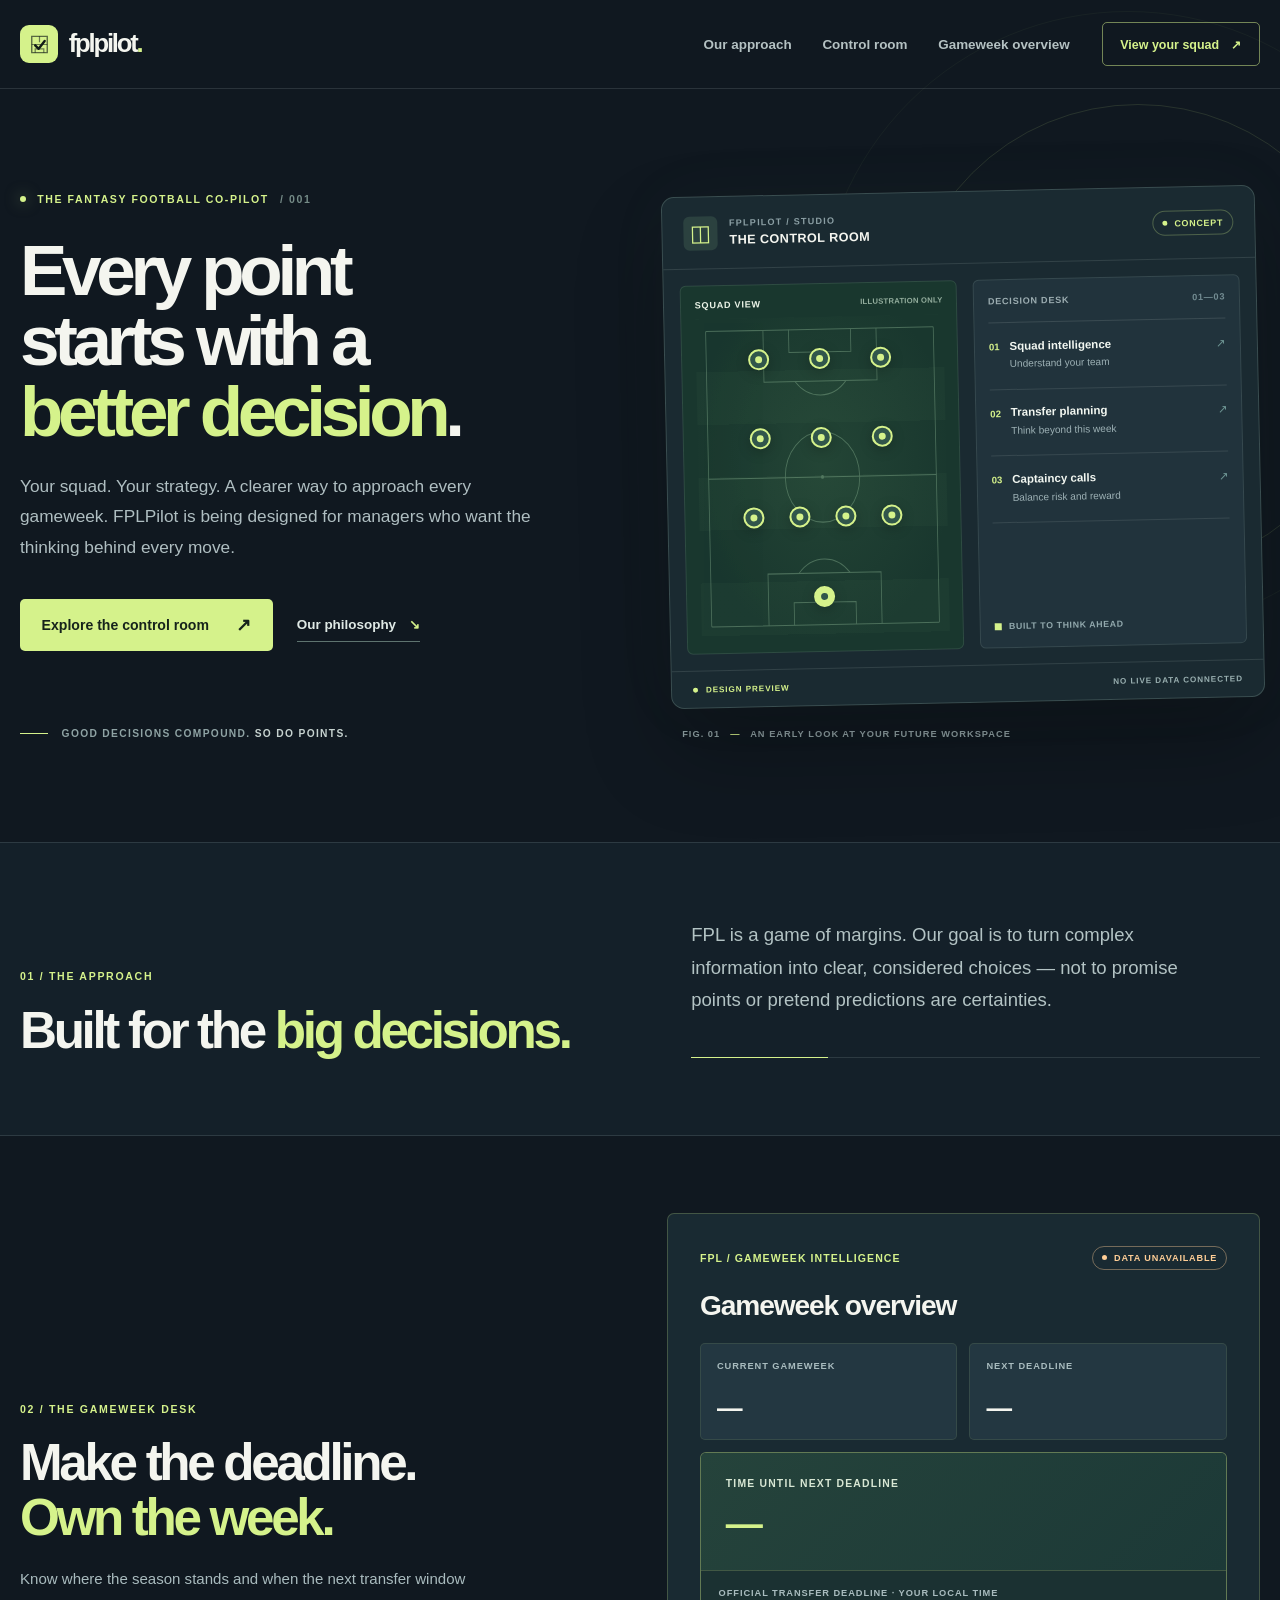
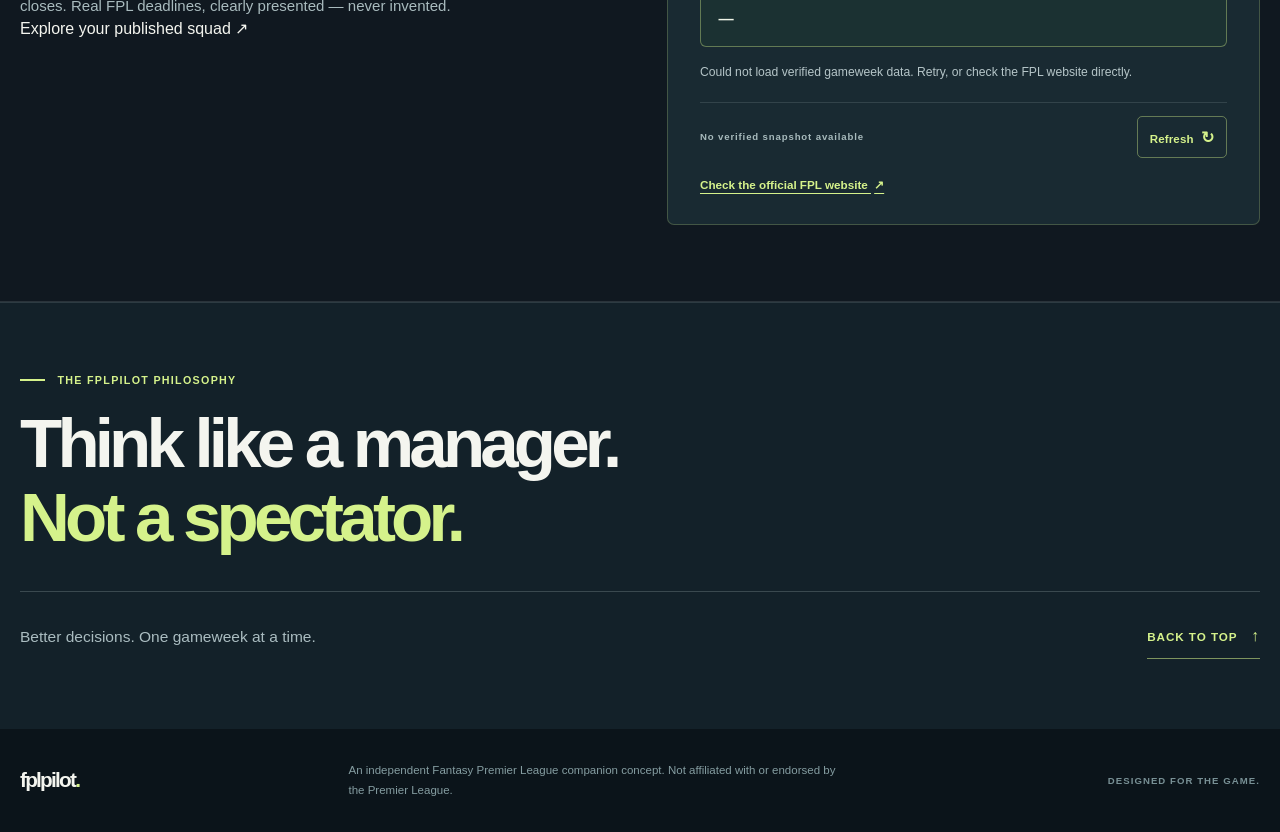
==== commit c0ef999b: "feat(nav): surface squad intelligence from desktop, mobile and gameweek desk" ====
--- a/index.html
+++ b/index.html
@@ -31,7 +31,7 @@
           <a href="#workspace">Control room</a>
           <a href="#roadmap">Gameweek overview</a>
         </nav>
-        <a class="header-link" href="#workspace">Explore the concept <span aria-hidden="true">↗</span></a>
+        <a class="header-link" href="squad.html">View your squad <span aria-hidden="true">↗</span></a>
 
         <details class="mobile-nav">
           <summary aria-label="Open navigation menu">
@@ -41,6 +41,7 @@
             <a href="#about">Our approach</a>
             <a href="#workspace">Control room</a>
             <a href="#roadmap">Gameweek overview</a>
+            <a href="squad.html">Squad intelligence</a>
           </nav>
         </details>
       </div>
@@ -118,6 +119,7 @@
             <span class="section-index">02 / THE GAMEWEEK DESK</span>
             <h2 id="roadmap-title">Make the deadline. <em>Own the week.</em></h2>
             <p>Know where the season stands and when the next transfer window closes. Real FPL deadlines, clearly presented — never invented.</p>
+            <a class="squad-entry-link" href="squad.html">Explore your published squad <span aria-hidden="true">↗</span></a>
           </div>
 
           <div class="roadmap-milestone gameweek-panel" id="gameweek-panel" aria-labelledby="milestone-title" aria-busy="true" data-state="loading">
--- a/styles.css
+++ b/styles.css
@@ -148,10 +148,13 @@
 .gameweek-metric { display: flex; flex-direction: column; justify-content: space-between; min-width: 0; min-height: 97px; gap: .6rem; padding: 1rem; border: 1px solid rgba(213,242,139,.1); border-radius: 5px; background: #233741; }
 .metric-label { display: block; color: #a9bcbf; font-size: .58rem; font-weight: 760; line-height: 1.4; letter-spacing: .1em; }
 .metric-value { color: var(--ink); font-size: clamp(1.45rem, 2vw, 1.8rem); font-weight: 780; font-variant-numeric: tabular-nums; letter-spacing: -.045em; line-height: 1.1; }
-.deadline-box { display: flex; flex-direction: column; gap: .5rem; padding: 1rem; border: 1px solid rgba(213,242,139,.25); border-radius: 5px; background: #1c3534; }
-.deadline-box time { color: #f0f5e8; font-size: .9rem; font-weight: 650; line-height: 1.45; }
-.countdown-label { margin-top: .55rem; }
-.countdown-value { color: var(--accent); font-size: clamp(1.25rem, 2.5vw, 2rem); line-height: 1.2; font-weight: 780; letter-spacing: -.025em; font-variant-numeric: tabular-nums; overflow-wrap: anywhere; }
+/* Countdown is the focal point; date remains a clearly separated secondary detail. */
+.deadline-box { overflow: hidden; border: 1px solid rgba(213,242,139,.38); border-radius: 6px; background: #1b3132; }
+.deadline-countdown { padding: clamp(1.1rem, 2.6vw, 1.55rem); background: linear-gradient(135deg, #25433b, #1c3937); }
+.deadline-countdown .countdown-label { color: #d8e7d4; font-size: .65rem; letter-spacing: .115em; }
+.countdown-value { display: block; margin-top: .65rem; color: var(--accent); font-size: clamp(1.7rem, 2.9vw, 2.65rem); line-height: 1.16; font-weight: 800; letter-spacing: -.045em; font-variant-numeric: tabular-nums; overflow-wrap: anywhere; }
+.deadline-date { display: flex; flex-direction: column; gap: .5rem; padding: 1rem 1.1rem; border-top: 1px solid rgba(213,242,139,.2); }
+.deadline-date time { color: #f0f5e8; font-size: .95rem; font-weight: 680; line-height: 1.45; }
 .gameweek-note { margin: 1rem 0 0; color: #b5c5c8; font-size: .76rem; line-height: 1.6; }
 .gameweek-footer { align-items: center; flex-wrap: wrap; gap: .65rem; padding-top: .85rem; }
 .gameweek-footer > span { max-width: 100%; overflow-wrap: anywhere; line-height: 1.55; }
@@ -265,9 +268,11 @@
   .gameweek-body h3 { font-size: 1.4rem; margin-bottom: 1rem; }
   .metric-label { font-size: .54rem; letter-spacing: .06em; }
   .metric-value { font-size: 1.5rem; }
-  .deadline-box { padding: .85rem; }
-  .deadline-box time { font-size: .85rem; }
-  .countdown-value { font-size: clamp(1.1rem, 4.8vw, 1.65rem); letter-spacing: -.035em; }
+  .deadline-countdown { padding: 1.1rem .95rem 1.25rem; }
+  .deadline-countdown .countdown-label { font-size: .59rem; }
+  .countdown-value { margin-top: .65rem; font-size: clamp(1.24rem, 5.2vw, 1.8rem); letter-spacing: -.04em; }
+  .deadline-date { padding: .9rem .95rem; }
+  .deadline-date time { font-size: .86rem; }
   .gameweek-footer > span { flex-basis: 100%; }
   .gameweek-retry { width: 100%; }
   .gameweek-panel .milestone-status { font-size: .51rem; }
